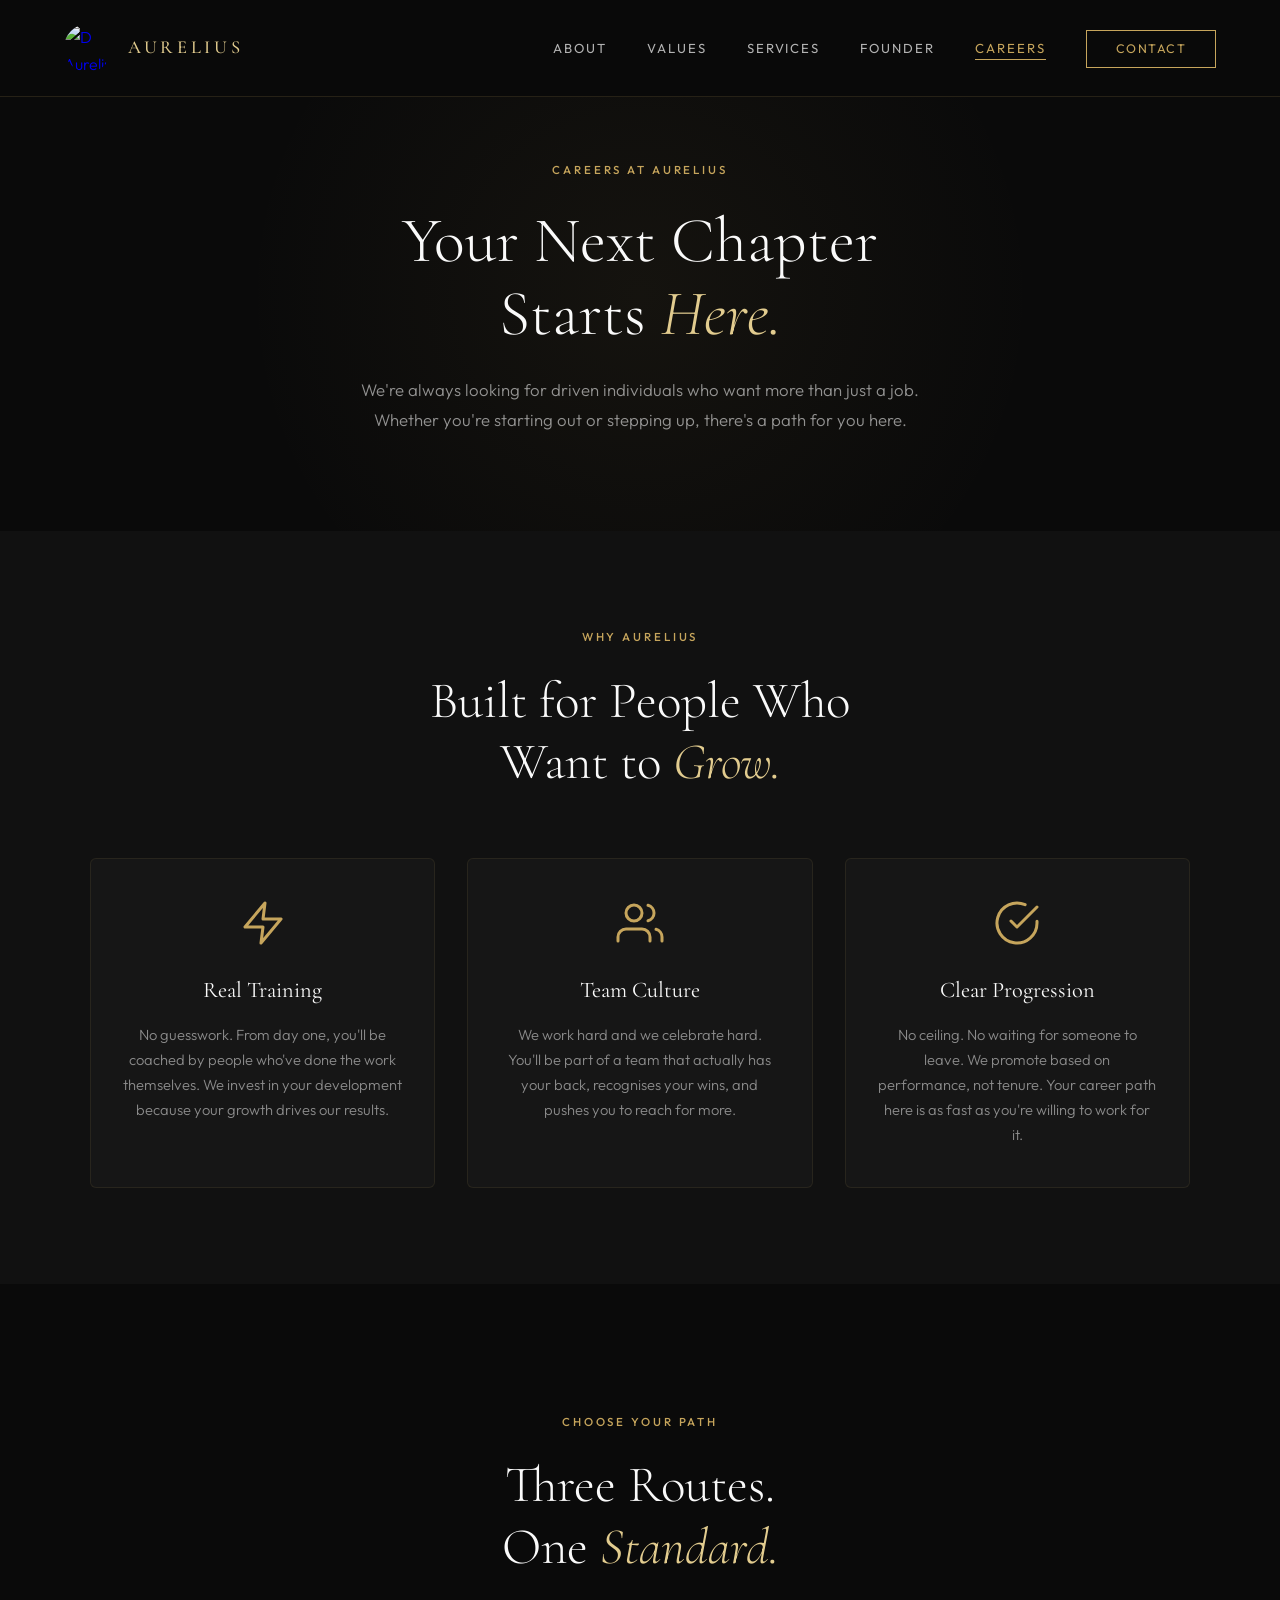
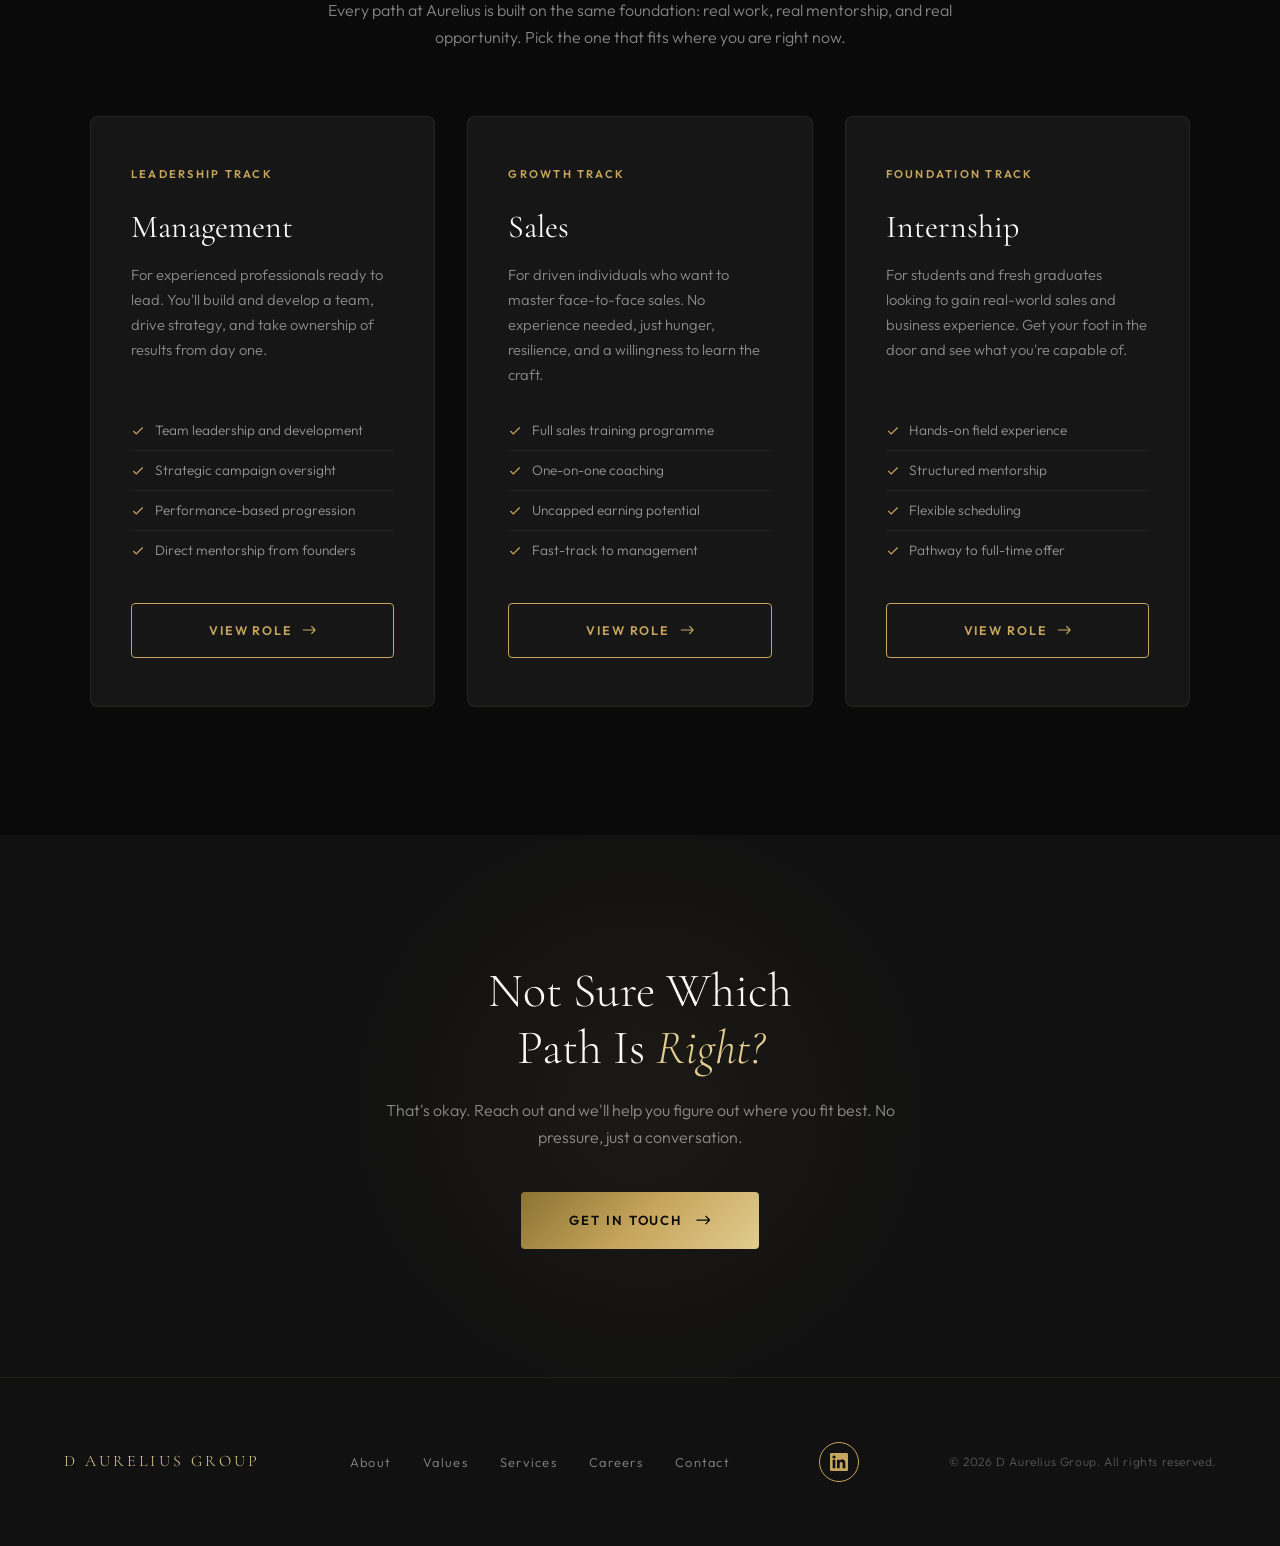
==== careers.html @ 3db6e90e "Add MyCareersFuture URLs for Management and Sales roles Management → Corporate Sales Campaign Manage" ====
<!DOCTYPE html>
<html lang="en">
<head>
<meta charset="UTF-8">
<meta name="viewport" content="width=device-width, initial-scale=1.0">
<meta name="description" content="Join D Aurelius Group — explore career opportunities in management, sales, and internships at a leading Singapore sales and marketing company.">
<meta name="robots" content="index, follow">
<meta property="og:title" content="Careers | D Aurelius Group">
<meta property="og:description" content="Build your career with Aurelius. Management, sales, and internship routes available.">
<meta property="og:type" content="website">
<meta property="og:url" content="https://d-aureliusgroup.com/careers">
<title>Careers | D Aurelius Group</title>
<link rel="preconnect" href="https://fonts.googleapis.com">
<link rel="preconnect" href="https://fonts.gstatic.com" crossorigin>
<link href="https://fonts.googleapis.com/css2?family=Cormorant+Garamond:ital,wght@0,300;0,400;0,500;0,600;0,700;1,300;1,400&family=Outfit:wght@200;300;400;500;600;700&display=swap" rel="stylesheet">
<style>
  :root {
    --gold: #C6A55C;
    --gold-light: #E2CC8F;
    --gold-bright: #D4AF37;
    --gold-dark: #8B7332;
    --black: #0A0A0A;
    --black-rich: #111111;
    --black-card: #161616;
    --black-elevated: #1A1A1A;
    --cream: #F5F0E8;
    --white: #FAFAFA;
    --gray: #888;
    --serif: 'Cormorant Garamond', Georgia, serif;
    --sans: 'Outfit', sans-serif;
  }

  * { margin: 0; padding: 0; box-sizing: border-box; }

  html {
    scroll-behavior: smooth;
    font-size: 16px;
  }

  body {
    background: var(--black);
    color: var(--white);
    font-family: var(--sans);
    font-weight: 300;
    line-height: 1.7;
    overflow-x: hidden;
    -webkit-font-smoothing: antialiased;
  }

  /* ── NAV ── */
  nav {
    position: fixed;
    top: 0;
    left: 0;
    right: 0;
    z-index: 100;
    padding: 1.5rem 4rem;
    display: flex;
    justify-content: space-between;
    align-items: center;
    background: rgba(10,10,10,0.97);
    backdrop-filter: blur(10px);
    -webkit-backdrop-filter: blur(10px);
    border-bottom: 1px solid rgba(198,165,92,0.15);
  }

  .nav-logo {
    display: flex;
    align-items: center;
    gap: 1rem;
    text-decoration: none;
  }

  .logo-icon {
    width: 48px;
    height: 48px;
    border-radius: 50%;
    overflow: hidden;
    flex-shrink: 0;
  }

  .logo-icon img {
    width: 100%;
    height: 100%;
    object-fit: contain;
  }

  .logo-text {
    font-family: var(--serif);
    font-size: 1.15rem;
    font-weight: 500;
    color: var(--gold-light);
    letter-spacing: 0.2em;
    text-transform: uppercase;
  }

  .nav-links {
    display: flex;
    align-items: center;
    gap: 2.5rem;
    list-style: none;
  }

  .nav-links a {
    color: var(--white);
    text-decoration: none;
    font-size: 0.82rem;
    font-weight: 400;
    letter-spacing: 0.15em;
    text-transform: uppercase;
    opacity: 0.7;
    transition: all 0.3s ease;
    position: relative;
  }

  .nav-links a::after {
    content: '';
    position: absolute;
    bottom: -4px;
    left: 0;
    width: 0;
    height: 1px;
    background: var(--gold);
    transition: width 0.3s ease;
  }

  .nav-links a:hover { opacity: 1; }
  .nav-links a:hover::after { width: 100%; }

  .nav-links a.active { opacity: 1; color: var(--gold); }
  .nav-links a.active::after { width: 100%; }

  .nav-cta {
    padding: 0.65rem 1.8rem !important;
    border: 1px solid var(--gold) !important;
    color: var(--gold) !important;
    opacity: 1 !important;
    transition: all 0.3s ease !important;
    letter-spacing: 0.12em !important;
    font-size: 0.78rem !important;
  }

  .nav-cta:hover {
    background: var(--gold) !important;
    color: var(--black) !important;
  }

  /* ── MOBILE MENU ── */
  .mobile-menu-btn {
    display: none;
    background: none;
    border: none;
    cursor: pointer;
    padding: 0.5rem;
    z-index: 110;
  }

  .mobile-menu-btn span {
    display: block;
    width: 24px;
    height: 1.5px;
    background: var(--gold);
    margin: 6px 0;
    transition: all 0.3s ease;
  }

  .mobile-menu-btn.active span:nth-child(1) {
    transform: rotate(45deg) translate(5px, 5px);
  }
  .mobile-menu-btn.active span:nth-child(2) { opacity: 0; }
  .mobile-menu-btn.active span:nth-child(3) {
    transform: rotate(-45deg) translate(5px, -5px);
  }

  .mobile-overlay {
    display: none;
    position: fixed;
    inset: 0;
    background: rgba(10,10,10,0.98);
    z-index: 99;
    flex-direction: column;
    align-items: center;
    justify-content: center;
    gap: clamp(1.5rem, 3.5vh, 2.5rem);
    padding: 5rem 2rem 2rem;
    overflow-y: auto;
    -webkit-overflow-scrolling: touch;
    backdrop-filter: blur(20px);
    -webkit-backdrop-filter: blur(20px);
  }

  .mobile-overlay.active { display: flex; }

  .mobile-overlay a {
    color: var(--white);
    text-decoration: none;
    font-family: var(--serif);
    font-size: clamp(1.4rem, 3.5vh, 2rem);
    font-weight: 300;
    letter-spacing: 0.05em;
    opacity: 0.7;
    transition: all 0.3s ease;
  }

  .mobile-overlay a:hover { opacity: 1; color: var(--gold-light); }

  .mobile-overlay .mobile-cta {
    margin-top: 0.5rem;
    padding: 0.7rem 2rem;
    border: 1px solid var(--gold);
    color: var(--gold);
    font-family: var(--sans);
    font-size: 0.78rem;
    letter-spacing: 0.18em;
    text-transform: uppercase;
  }

  /* ── SECTION STYLES ── */
  .section-label {
    font-family: var(--sans);
    font-size: 0.72rem;
    font-weight: 500;
    letter-spacing: 0.25em;
    text-transform: uppercase;
    color: var(--gold);
    margin-bottom: 1.5rem;
  }

  .section-title {
    font-family: var(--serif);
    font-size: clamp(2.2rem, 4vw, 3.2rem);
    font-weight: 300;
    line-height: 1.2;
    color: var(--white);
  }

  .section-title em {
    font-style: italic;
    color: var(--gold-light);
  }

  /* ── CAREERS HERO ── */
  .careers-hero {
    padding: 10rem 4rem 6rem;
    text-align: center;
    position: relative;
    overflow: hidden;
  }

  .careers-hero::before {
    content: '';
    position: absolute;
    top: -20%;
    left: 50%;
    transform: translateX(-50%);
    width: 800px;
    height: 800px;
    background: radial-gradient(circle, rgba(198,165,92,0.06) 0%, transparent 70%);
    pointer-events: none;
  }

  .careers-hero .section-label {
    margin-bottom: 1.5rem;
  }

  .careers-hero h1 {
    font-family: var(--serif);
    font-size: clamp(2.8rem, 5vw, 4rem);
    font-weight: 300;
    line-height: 1.15;
    color: var(--white);
    margin-bottom: 1.5rem;
  }

  .careers-hero h1 em {
    font-style: italic;
    color: var(--gold-light);
  }

  .careers-hero p {
    font-size: 1.05rem;
    color: rgba(255,255,255,0.55);
    max-width: 620px;
    margin: 0 auto;
    line-height: 1.8;
  }

  /* ── WHY AURELIUS ── */
  .why-section {
    padding: 6rem 4rem;
    background: var(--black-rich);
  }

  .why-header {
    text-align: center;
    max-width: 650px;
    margin: 0 auto 4rem;
  }

  .why-grid {
    display: grid;
    grid-template-columns: repeat(3, 1fr);
    gap: 2rem;
    max-width: 1100px;
    margin: 0 auto;
  }

  .why-card {
    background: var(--black-card);
    padding: 2.5rem 2rem;
    border: 1px solid rgba(198,165,92,0.1);
    border-radius: 6px;
    text-align: center;
  }

  .why-icon {
    width: 48px;
    height: 48px;
    margin: 0 auto 1.5rem;
    color: var(--gold);
  }

  .why-card h3 {
    font-family: var(--serif);
    font-size: 1.4rem;
    font-weight: 400;
    color: var(--white);
    margin-bottom: 0.8rem;
  }

  .why-card p {
    font-size: 0.92rem;
    color: rgba(255,255,255,0.5);
    line-height: 1.7;
  }

  /* ── CAREER ROUTES ── */
  .routes-section {
    padding: 8rem 4rem;
    background: var(--black);
  }

  .routes-header {
    text-align: center;
    max-width: 650px;
    margin: 0 auto 4rem;
  }

  .routes-header p {
    font-size: 1rem;
    color: rgba(255,255,255,0.5);
    margin-top: 1.2rem;
    line-height: 1.7;
  }

  .routes-grid {
    display: grid;
    grid-template-columns: repeat(3, 1fr);
    gap: 2rem;
    max-width: 1100px;
    margin: 0 auto;
  }

  .route-card {
    background: var(--black-card);
    border: 1px solid rgba(198,165,92,0.1);
    border-radius: 8px;
    padding: 3rem 2.5rem;
    display: flex;
    flex-direction: column;
    transition: all 0.4s ease;
    position: relative;
    overflow: hidden;
  }

  .route-card::before {
    content: '';
    position: absolute;
    top: 0;
    left: 0;
    right: 0;
    height: 3px;
    background: linear-gradient(90deg, var(--gold-dark), var(--gold), var(--gold-dark));
    opacity: 0;
    transition: opacity 0.4s ease;
  }

  .route-card:hover {
    border-color: rgba(198,165,92,0.25);
    transform: translateY(-4px);
  }

  .route-card:hover::before {
    opacity: 1;
  }

  .route-tag {
    font-size: 0.7rem;
    font-weight: 600;
    letter-spacing: 0.2em;
    text-transform: uppercase;
    color: var(--gold);
    margin-bottom: 1.5rem;
  }

  .route-card h3 {
    font-family: var(--serif);
    font-size: 2rem;
    font-weight: 400;
    color: var(--white);
    margin-bottom: 1rem;
    line-height: 1.2;
  }

  .route-card p {
    font-size: 0.92rem;
    color: rgba(255,255,255,0.5);
    line-height: 1.7;
    margin-bottom: 1.5rem;
    flex-grow: 1;
  }

  .route-details {
    list-style: none;
    margin-bottom: 2rem;
    padding: 0;
  }

  .route-details li {
    font-size: 0.85rem;
    color: rgba(255,255,255,0.55);
    padding: 0.5rem 0;
    border-bottom: 1px solid rgba(255,255,255,0.06);
    display: flex;
    align-items: center;
    gap: 0.6rem;
  }

  .route-details li:last-child {
    border-bottom: none;
  }

  .route-details li svg {
    flex-shrink: 0;
    color: var(--gold);
  }

  .route-btn {
    display: inline-flex;
    align-items: center;
    justify-content: center;
    gap: 0.6rem;
    padding: 1rem 2rem;
    border: 1px solid var(--gold);
    border-radius: 4px;
    color: var(--gold);
    font-family: var(--sans);
    font-size: 0.78rem;
    font-weight: 600;
    letter-spacing: 0.15em;
    text-transform: uppercase;
    text-decoration: none;
    transition: all 0.3s ease;
    margin-top: auto;
  }

  .route-btn:hover {
    background: var(--gold);
    color: var(--black);
  }

  .route-btn svg {
    transition: transform 0.3s ease;
  }

  .route-btn:hover svg {
    transform: translateX(4px);
  }

  /* ── CTA SECTION ── */
  .careers-cta {
    background: var(--black-rich);
    text-align: center;
    padding: 8rem 4rem;
    position: relative;
    overflow: hidden;
  }

  .careers-cta::before {
    content: '';
    position: absolute;
    top: 50%;
    left: 50%;
    transform: translate(-50%, -50%);
    width: 600px;
    height: 600px;
    background: radial-gradient(circle, rgba(198,165,92,0.06) 0%, transparent 70%);
    pointer-events: none;
  }

  .careers-cta h2 {
    font-family: var(--serif);
    font-size: clamp(2rem, 4vw, 3rem);
    font-weight: 300;
    color: var(--white);
    margin-bottom: 1.2rem;
    line-height: 1.2;
  }

  .careers-cta h2 em {
    font-style: italic;
    color: var(--gold-light);
  }

  .careers-cta p {
    font-size: 1rem;
    color: rgba(255,255,255,0.5);
    max-width: 550px;
    margin: 0 auto 2.5rem;
    line-height: 1.7;
  }

  .careers-cta-btn {
    display: inline-flex;
    align-items: center;
    gap: 0.8rem;
    padding: 1.1rem 3rem;
    background: linear-gradient(135deg, var(--gold-dark), var(--gold), var(--gold-light));
    border: none;
    border-radius: 4px;
    color: var(--black);
    font-family: var(--sans);
    font-size: 0.82rem;
    font-weight: 600;
    letter-spacing: 0.15em;
    text-transform: uppercase;
    text-decoration: none;
    transition: all 0.4s ease;
    position: relative;
    z-index: 1;
  }

  .careers-cta-btn:hover {
    transform: translateY(-2px);
    box-shadow: 0 8px 30px rgba(198,165,92,0.25);
  }

  /* ── FOOTER ── */
  footer {
    background: var(--black-rich);
    border-top: 1px solid rgba(198,165,92,0.1);
    padding: 4rem;
  }

  .footer-inner {
    max-width: 1200px;
    margin: 0 auto;
    display: flex;
    justify-content: space-between;
    align-items: center;
  }

  .footer-brand {
    font-family: var(--serif);
    font-size: 1rem;
    color: var(--gold-light);
    letter-spacing: 0.2em;
    text-transform: uppercase;
  }

  .footer-links {
    display: flex;
    gap: 2rem;
    list-style: none;
  }

  .footer-links a {
    color: var(--gray);
    text-decoration: none;
    font-size: 0.8rem;
    letter-spacing: 0.1em;
    transition: color 0.3s ease;
  }

  .footer-links a:hover { color: var(--gold-light); }

  .footer-copy {
    font-size: 0.75rem;
    color: rgba(255,255,255,0.3);
    letter-spacing: 0.05em;
  }

  .footer-social a {
    display: inline-flex;
    align-items: center;
    justify-content: center;
    width: 40px;
    height: 40px;
    border: 1px solid var(--gold);
    border-radius: 50%;
    color: var(--gold);
    transition: all 0.3s ease;
  }

  .footer-social a:hover {
    background: var(--gold);
    color: var(--black);
  }

  /* ── ANIMATIONS ── */
  .reveal {
    opacity: 0;
    transform: translateY(40px);
    transition: all 0.8s cubic-bezier(0.16, 1, 0.3, 1);
  }

  .reveal.visible {
    opacity: 1;
    transform: translateY(0);
  }

  /* ── RESPONSIVE ── */
  @media (max-width: 1024px) {
    .why-grid { grid-template-columns: repeat(3, 1fr); gap: 1.5rem; }
    .routes-grid { grid-template-columns: repeat(3, 1fr); gap: 1.5rem; }
  }

  @media (max-width: 768px) {
    .nav-links { display: none; }
    .mobile-menu-btn { display: block; }

    .careers-hero { padding: 8rem 1.25rem 4rem; }
    .careers-hero h1 { font-size: 2.5rem; }
    .careers-hero p { font-size: 0.95rem; }

    .why-section { padding: 4rem 1.25rem; }
    .why-grid { grid-template-columns: 1fr; gap: 1.5rem; }

    .routes-section { padding: 4rem 1.25rem; }
    .routes-grid { grid-template-columns: 1fr; gap: 1.5rem; }
    .route-card { padding: 2.5rem 2rem; }
    .route-card h3 { font-size: 1.7rem; }

    .careers-cta { padding: 5rem 1.25rem; }

    .footer-inner { flex-direction: column; gap: 1.5rem; text-align: center; }
    footer { padding: 3rem 1.25rem; }
    .footer-links { gap: 1.5rem; }
    .footer-brand { font-size: 0.9rem; }

    .section-title { font-size: 2rem; }
    .section-label { font-size: 0.65rem; }
  }
</style>
</head>
<body>

<!-- NAV -->
<nav>
  <a href="/" class="nav-logo">
    <div class="logo-icon"><img src="https://cdn.prod.website-files.com/689a126646e7dc6b882a5aa5/689a18c0413b7b2a935cd86e_image_2025-08-12_002224256.png" alt="D Aurelius Group Logo"></div>
    <span class="logo-text">Aurelius</span>
  </a>
  <ul class="nav-links">
    <li><a href="/#about">About</a></li>
    <li><a href="/#values">Values</a></li>
    <li><a href="/#services">Services</a></li>
    <li><a href="/#founder">Founder</a></li>
    <li><a href="/careers" class="active">Careers</a></li>
    <li><a href="/#contact" class="nav-cta">Contact</a></li>
  </ul>
  <button class="mobile-menu-btn" id="mobileMenuBtn" aria-label="Toggle menu">
    <span></span><span></span><span></span>
  </button>
</nav>

<!-- MOBILE OVERLAY -->
<div class="mobile-overlay" id="mobileOverlay">
  <a href="/#about" onclick="closeMobileMenu()">About</a>
  <a href="/#values" onclick="closeMobileMenu()">Values</a>
  <a href="/#services" onclick="closeMobileMenu()">Services</a>
  <a href="/#founder" onclick="closeMobileMenu()">Founder</a>
  <a href="/careers" onclick="closeMobileMenu()">Careers</a>
  <a href="/#contact" class="mobile-cta" onclick="closeMobileMenu()">Contact</a>
</div>

<!-- CAREERS HERO -->
<section class="careers-hero">
  <div class="reveal">
    <div class="section-label">Careers at Aurelius</div>
    <h1>Your Next Chapter<br>Starts <em>Here.</em></h1>
    <p>We're always looking for driven individuals who want more than just a job. Whether you're starting out or stepping up, there's a path for you here.</p>
  </div>
</section>

<!-- WHY JOIN US -->
<section class="why-section">
  <div class="why-header reveal">
    <div class="section-label">Why Aurelius</div>
    <h2 class="section-title">Built for People Who<br>Want to <em>Grow.</em></h2>
  </div>
  <div class="why-grid">
    <div class="why-card reveal">
      <div class="why-icon">
        <svg viewBox="0 0 24 24" fill="none" stroke="currentColor" stroke-width="1.5"><path d="M13 2L3 14h9l-1 8 10-12h-9l1-8z" stroke-linecap="round" stroke-linejoin="round"/></svg>
      </div>
      <h3>Real Training</h3>
      <p>No guesswork. From day one, you'll be coached by people who've done the work themselves. We invest in your development because your growth drives our results.</p>
    </div>
    <div class="why-card reveal">
      <div class="why-icon">
        <svg viewBox="0 0 24 24" fill="none" stroke="currentColor" stroke-width="1.5"><path d="M17 21v-2a4 4 0 0 0-4-4H5a4 4 0 0 0-4 4v2" stroke-linecap="round" stroke-linejoin="round"/><circle cx="9" cy="7" r="4"/><path d="M23 21v-2a4 4 0 0 0-3-3.87" stroke-linecap="round" stroke-linejoin="round"/><path d="M16 3.13a4 4 0 0 1 0 7.75" stroke-linecap="round" stroke-linejoin="round"/></svg>
      </div>
      <h3>Team Culture</h3>
      <p>We work hard and we celebrate hard. You'll be part of a team that actually has your back, recognises your wins, and pushes you to reach for more.</p>
    </div>
    <div class="why-card reveal">
      <div class="why-icon">
        <svg viewBox="0 0 24 24" fill="none" stroke="currentColor" stroke-width="1.5"><path d="M22 11.08V12a10 10 0 1 1-5.93-9.14" stroke-linecap="round" stroke-linejoin="round"/><polyline points="22 4 12 14.01 9 11.01" stroke-linecap="round" stroke-linejoin="round"/></svg>
      </div>
      <h3>Clear Progression</h3>
      <p>No ceiling. No waiting for someone to leave. We promote based on performance, not tenure. Your career path here is as fast as you're willing to work for it.</p>
    </div>
  </div>
</section>

<!-- CAREER ROUTES -->
<section class="routes-section">
  <div class="routes-header reveal">
    <div class="section-label">Choose Your Path</div>
    <h2 class="section-title">Three Routes.<br>One <em>Standard.</em></h2>
    <p>Every path at Aurelius is built on the same foundation: real work, real mentorship, and real opportunity. Pick the one that fits where you are right now.</p>
  </div>
  <div class="routes-grid">
    <!-- MANAGEMENT ROUTE -->
    <div class="route-card reveal">
      <div class="route-tag">Leadership Track</div>
      <h3>Management</h3>
      <p>For experienced professionals ready to lead. You'll build and develop a team, drive strategy, and take ownership of results from day one.</p>
      <ul class="route-details">
        <li>
          <svg width="14" height="14" viewBox="0 0 24 24" fill="none" stroke="currentColor" stroke-width="2"><polyline points="20 6 9 17 4 12"/></svg>
          Team leadership and development
        </li>
        <li>
          <svg width="14" height="14" viewBox="0 0 24 24" fill="none" stroke="currentColor" stroke-width="2"><polyline points="20 6 9 17 4 12"/></svg>
          Strategic campaign oversight
        </li>
        <li>
          <svg width="14" height="14" viewBox="0 0 24 24" fill="none" stroke="currentColor" stroke-width="2"><polyline points="20 6 9 17 4 12"/></svg>
          Performance-based progression
        </li>
        <li>
          <svg width="14" height="14" viewBox="0 0 24 24" fill="none" stroke="currentColor" stroke-width="2"><polyline points="20 6 9 17 4 12"/></svg>
          Direct mentorship from founders
        </li>
      </ul>
      <a href="https://www.mycareersfuture.gov.sg/job/sales/corporate-sales-campaign-manager-d-aurelius-group-c810785eece72b492bdf511d7408c06f" class="route-btn" target="_blank" rel="noopener noreferrer">
        View Role
        <svg width="14" height="10" viewBox="0 0 18 12" fill="none"><path d="M1 6H17M17 6L12 1M17 6L12 11" stroke="currentColor" stroke-width="1.5"/></svg>
      </a>
    </div>

    <!-- SALES ROUTE -->
    <div class="route-card reveal">
      <div class="route-tag">Growth Track</div>
      <h3>Sales</h3>
      <p>For driven individuals who want to master face-to-face sales. No experience needed, just hunger, resilience, and a willingness to learn the craft.</p>
      <ul class="route-details">
        <li>
          <svg width="14" height="14" viewBox="0 0 24 24" fill="none" stroke="currentColor" stroke-width="2"><polyline points="20 6 9 17 4 12"/></svg>
          Full sales training programme
        </li>
        <li>
          <svg width="14" height="14" viewBox="0 0 24 24" fill="none" stroke="currentColor" stroke-width="2"><polyline points="20 6 9 17 4 12"/></svg>
          One-on-one coaching
        </li>
        <li>
          <svg width="14" height="14" viewBox="0 0 24 24" fill="none" stroke="currentColor" stroke-width="2"><polyline points="20 6 9 17 4 12"/></svg>
          Uncapped earning potential
        </li>
        <li>
          <svg width="14" height="14" viewBox="0 0 24 24" fill="none" stroke="currentColor" stroke-width="2"><polyline points="20 6 9 17 4 12"/></svg>
          Fast-track to management
        </li>
      </ul>
      <a href="https://www.mycareersfuture.gov.sg/job/sales/corporate-sales-campaign-executive-d-aurelius-group-c90a6a3229224306c9bbe70d377d665a" class="route-btn" target="_blank" rel="noopener noreferrer">
        View Role
        <svg width="14" height="10" viewBox="0 0 18 12" fill="none"><path d="M1 6H17M17 6L12 1M17 6L12 11" stroke="currentColor" stroke-width="1.5"/></svg>
      </a>
    </div>

    <!-- INTERN ROUTE -->
    <div class="route-card reveal">
      <div class="route-tag">Foundation Track</div>
      <h3>Internship</h3>
      <p>For students and fresh graduates looking to gain real-world sales and business experience. Get your foot in the door and see what you're capable of.</p>
      <ul class="route-details">
        <li>
          <svg width="14" height="14" viewBox="0 0 24 24" fill="none" stroke="currentColor" stroke-width="2"><polyline points="20 6 9 17 4 12"/></svg>
          Hands-on field experience
        </li>
        <li>
          <svg width="14" height="14" viewBox="0 0 24 24" fill="none" stroke="currentColor" stroke-width="2"><polyline points="20 6 9 17 4 12"/></svg>
          Structured mentorship
        </li>
        <li>
          <svg width="14" height="14" viewBox="0 0 24 24" fill="none" stroke="currentColor" stroke-width="2"><polyline points="20 6 9 17 4 12"/></svg>
          Flexible scheduling
        </li>
        <li>
          <svg width="14" height="14" viewBox="0 0 24 24" fill="none" stroke="currentColor" stroke-width="2"><polyline points="20 6 9 17 4 12"/></svg>
          Pathway to full-time offer
        </li>
      </ul>
      <a href="https://www.mycareersfuture.gov.sg/job/sales/business-development-intern-d-aurelius-group-a8e052ddefb3085cd5da27151946db98" class="route-btn" target="_blank" rel="noopener noreferrer">
        View Role
        <svg width="14" height="10" viewBox="0 0 18 12" fill="none"><path d="M1 6H17M17 6L12 1M17 6L12 11" stroke="currentColor" stroke-width="1.5"/></svg>
      </a>
    </div>
  </div>
</section>

<!-- CTA -->
<section class="careers-cta">
  <div class="reveal">
    <h2>Not Sure Which<br>Path Is <em>Right?</em></h2>
    <p>That's okay. Reach out and we'll help you figure out where you fit best. No pressure, just a conversation.</p>
    <a href="/#contact-form" class="careers-cta-btn">
      <span>Get In Touch</span>
      <svg width="16" height="10" viewBox="0 0 18 12" fill="none"><path d="M1 6H17M17 6L12 1M17 6L12 11" stroke="currentColor" stroke-width="1.5"/></svg>
    </a>
  </div>
</section>

<!-- FOOTER -->
<footer>
  <div class="footer-inner">
    <div class="footer-brand">D Aurelius Group</div>
    <ul class="footer-links">
      <li><a href="/#about">About</a></li>
      <li><a href="/#values">Values</a></li>
      <li><a href="/#services">Services</a></li>
      <li><a href="/careers">Careers</a></li>
      <li><a href="/#contact">Contact</a></li>
    </ul>
    <div class="footer-social">
      <a href="https://www.linkedin.com/company/d-aurelius-group-pte-ltd/" target="_blank" rel="noopener noreferrer" aria-label="LinkedIn">
        <svg width="18" height="18" viewBox="0 0 24 24" fill="currentColor"><path d="M20.447 20.452h-3.554v-5.569c0-1.328-.027-3.037-1.852-3.037-1.853 0-2.136 1.445-2.136 2.939v5.667H9.351V9h3.414v1.561h.046c.477-.9 1.637-1.85 3.37-1.85 3.601 0 4.267 2.37 4.267 5.455v6.286zM5.337 7.433a2.062 2.062 0 01-2.063-2.065 2.064 2.064 0 112.063 2.065zm1.782 13.019H3.555V9h3.564v11.452zM22.225 0H1.771C.792 0 0 .774 0 1.729v20.542C0 23.227.792 24 1.771 24h20.451C23.2 24 24 23.227 24 22.271V1.729C24 .774 23.2 0 22.222 0h.003z"/></svg>
      </a>
    </div>
    <div class="footer-copy">&copy; 2026 D Aurelius Group. All rights reserved.</div>
  </div>
</footer>

<script>
  // Mobile menu
  const menuBtn = document.getElementById('mobileMenuBtn');
  const overlay = document.getElementById('mobileOverlay');

  menuBtn.addEventListener('click', () => {
    menuBtn.classList.toggle('active');
    overlay.classList.toggle('active');
    document.body.style.overflow = overlay.classList.contains('active') ? 'hidden' : '';
  });

  function closeMobileMenu() {
    menuBtn.classList.remove('active');
    overlay.classList.remove('active');
    document.body.style.overflow = '';
  }

  // Scroll reveal
  const observer = new IntersectionObserver((entries) => {
    entries.forEach(entry => {
      if (entry.isIntersecting) {
        entry.target.classList.add('visible');
      }
    });
  }, { threshold: 0.1, rootMargin: '0px 0px -50px 0px' });

  document.querySelectorAll('.reveal').forEach(el => observer.observe(el));
</script>
<!-- Vercel Analytics -->
<script defer src="/_vercel/insights/script.js"></script>
<script defer src="/_vercel/speed-insights/script.js"></script>
</body>
</html>
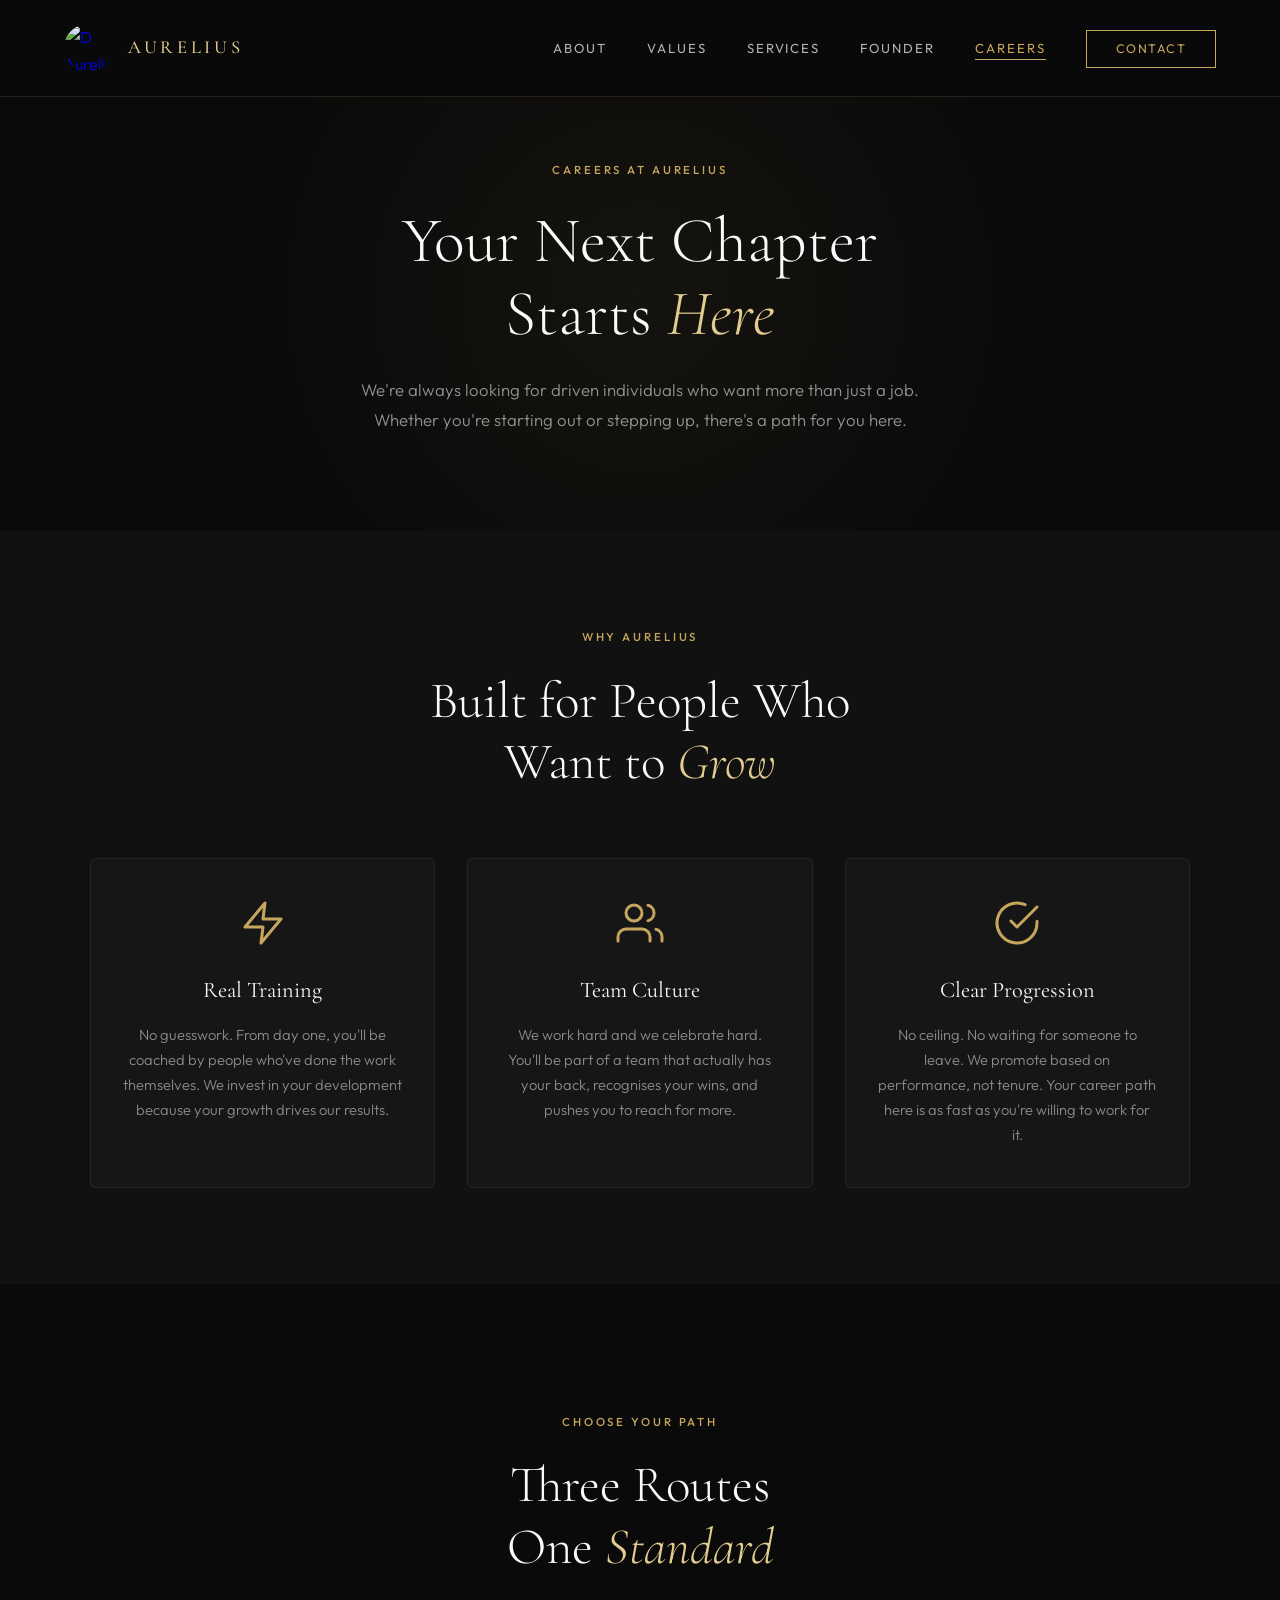
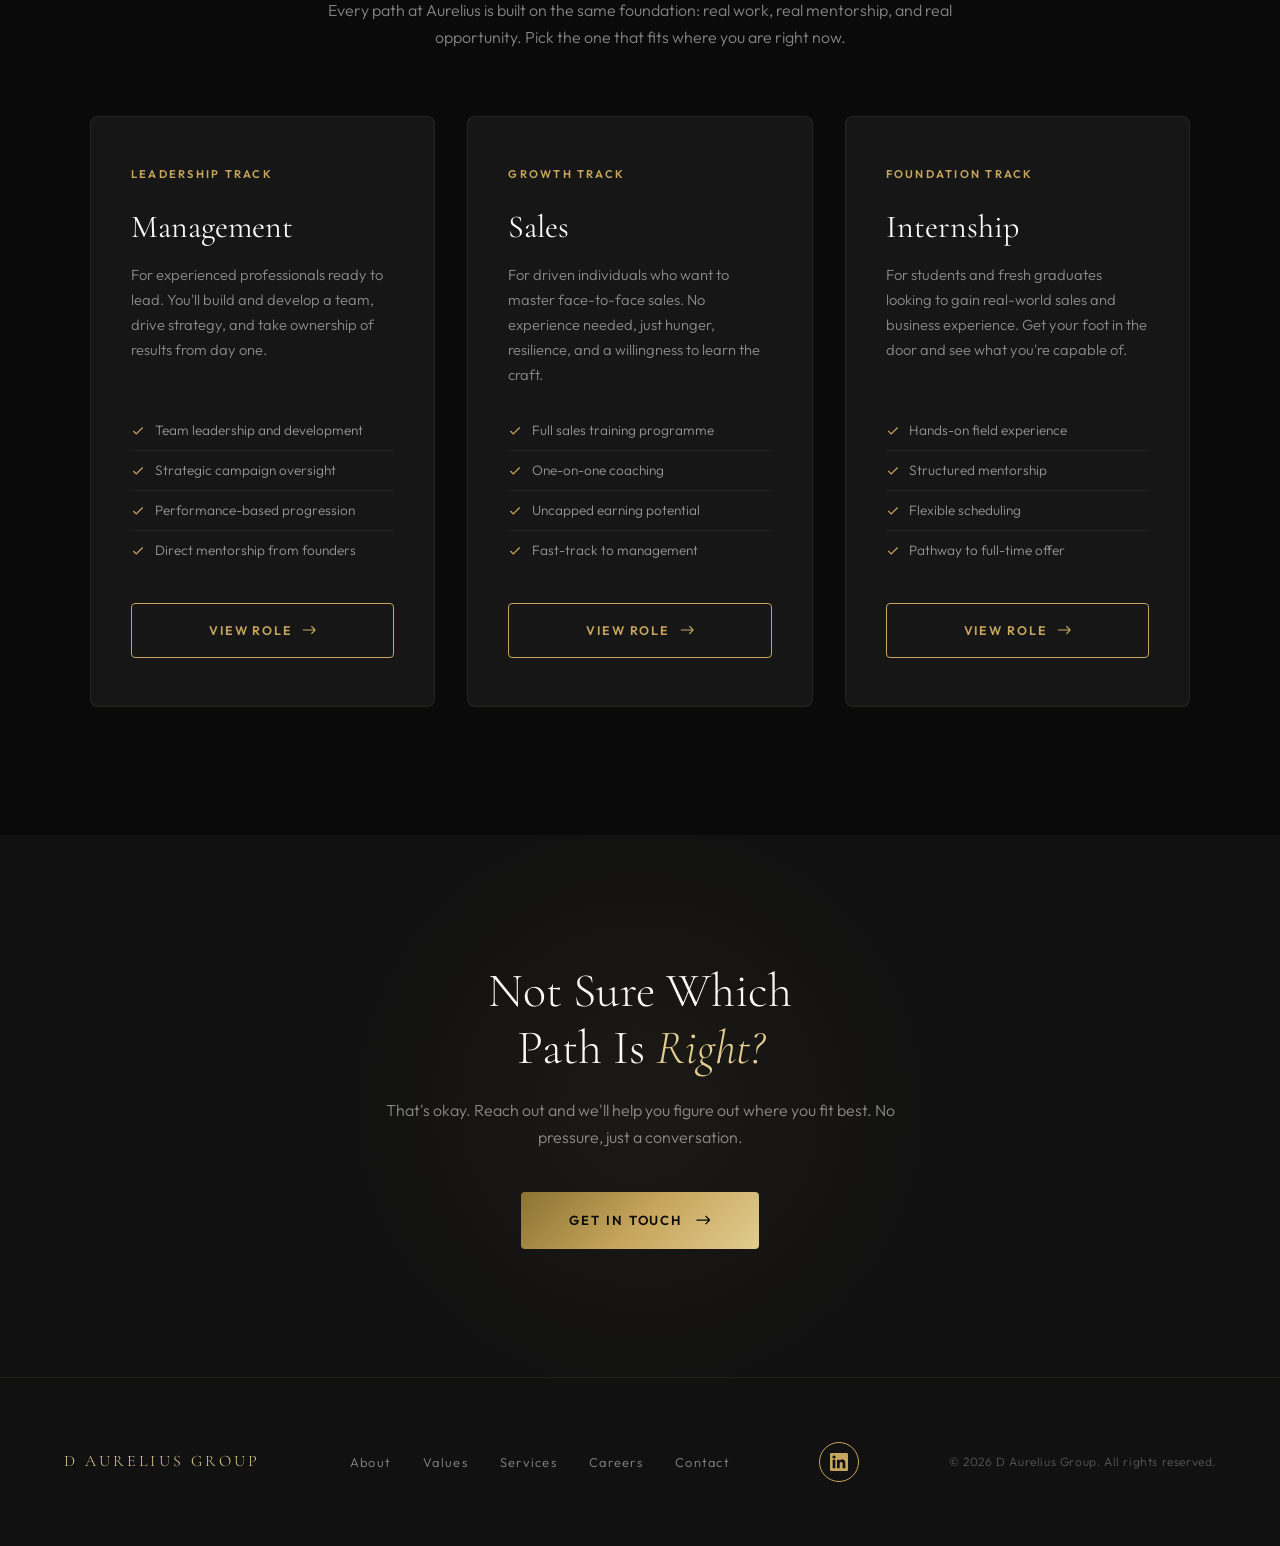
==== commit 8ad85c28: "Remove trailing periods from all section headers Cleaner, more modern typography without full stops " ====
--- a/careers.html
+++ b/careers.html
@@ -688,7 +688,7 @@
 <section class="careers-hero">
   <div class="reveal">
     <div class="section-label">Careers at Aurelius</div>
-    <h1>Your Next Chapter<br>Starts <em>Here.</em></h1>
+    <h1>Your Next Chapter<br>Starts <em>Here</em></h1>
     <p>We're always looking for driven individuals who want more than just a job. Whether you're starting out or stepping up, there's a path for you here.</p>
   </div>
 </section>
@@ -697,7 +697,7 @@
 <section class="why-section">
   <div class="why-header reveal">
     <div class="section-label">Why Aurelius</div>
-    <h2 class="section-title">Built for People Who<br>Want to <em>Grow.</em></h2>
+    <h2 class="section-title">Built for People Who<br>Want to <em>Grow</em></h2>
   </div>
   <div class="why-grid">
     <div class="why-card reveal">
@@ -728,7 +728,7 @@
 <section class="routes-section">
   <div class="routes-header reveal">
     <div class="section-label">Choose Your Path</div>
-    <h2 class="section-title">Three Routes.<br>One <em>Standard.</em></h2>
+    <h2 class="section-title">Three Routes<br>One <em>Standard</em></h2>
     <p>Every path at Aurelius is built on the same foundation: real work, real mentorship, and real opportunity. Pick the one that fits where you are right now.</p>
   </div>
   <div class="routes-grid">
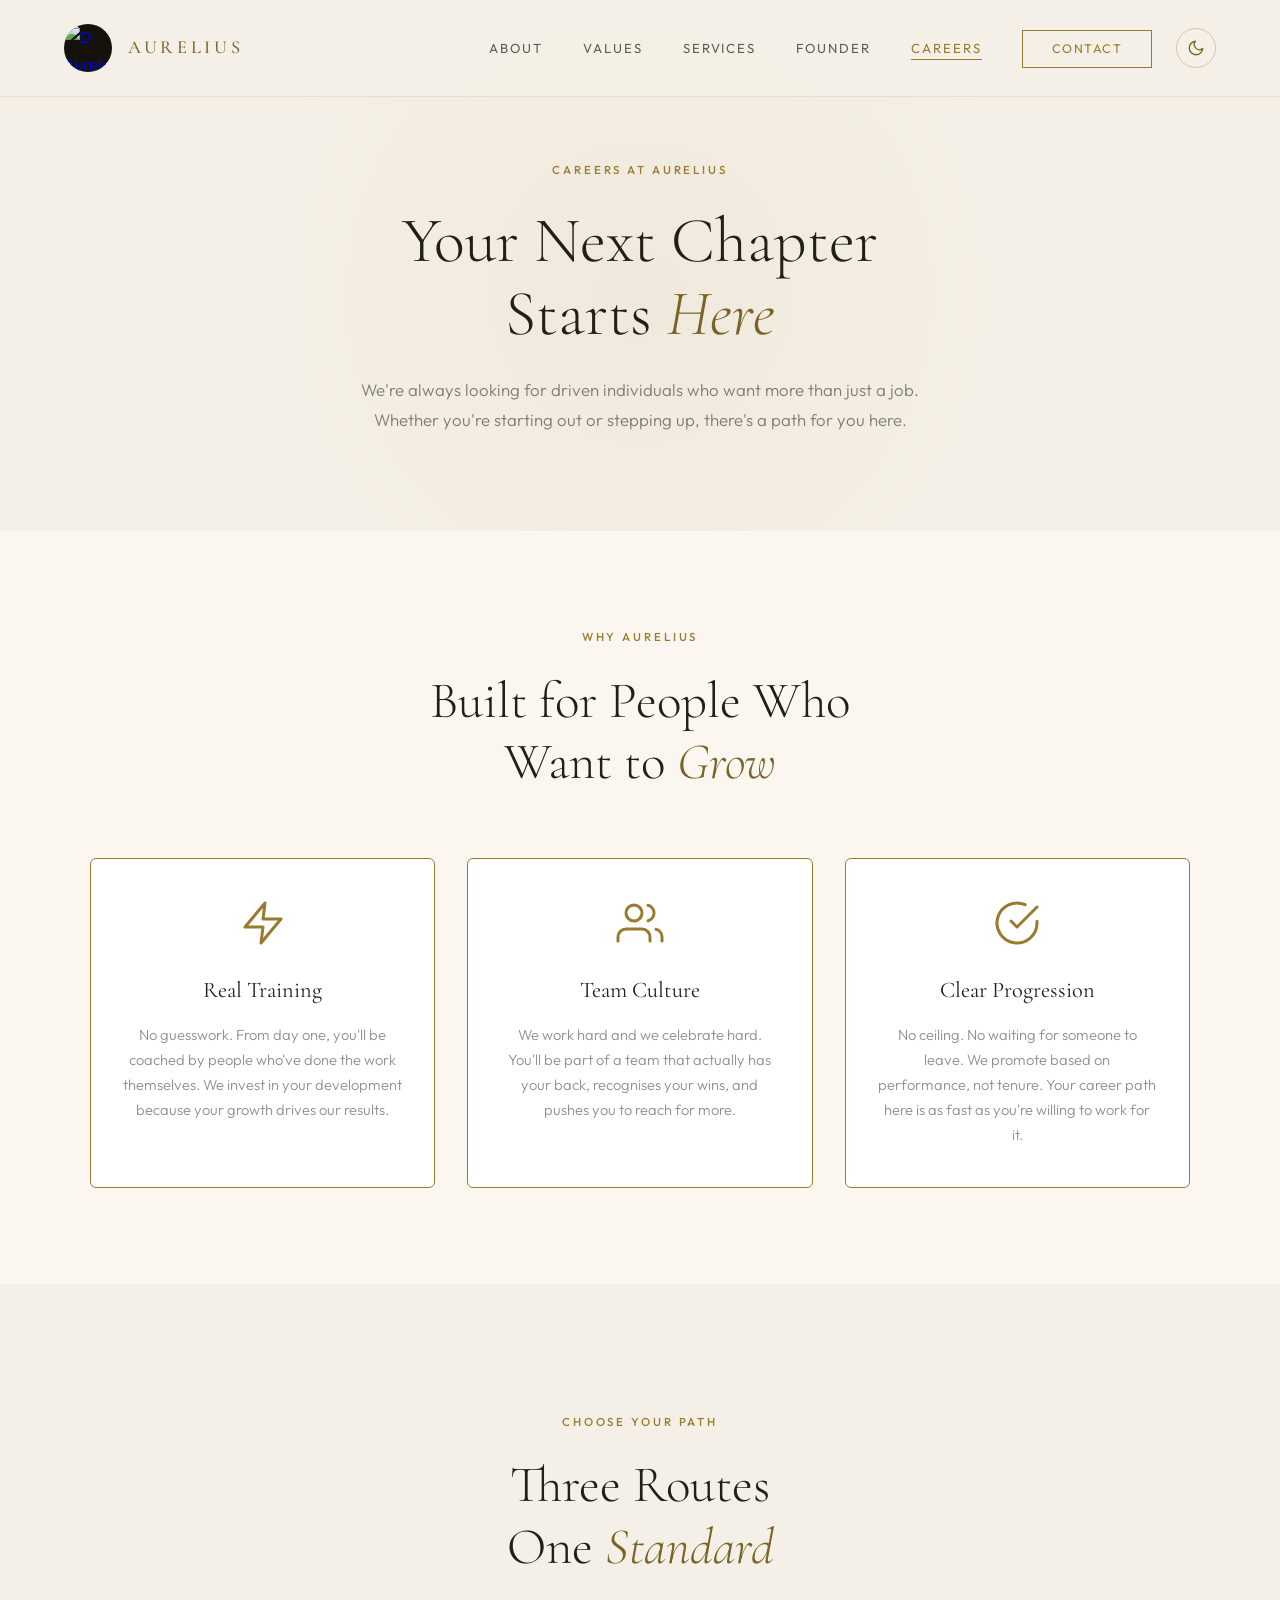
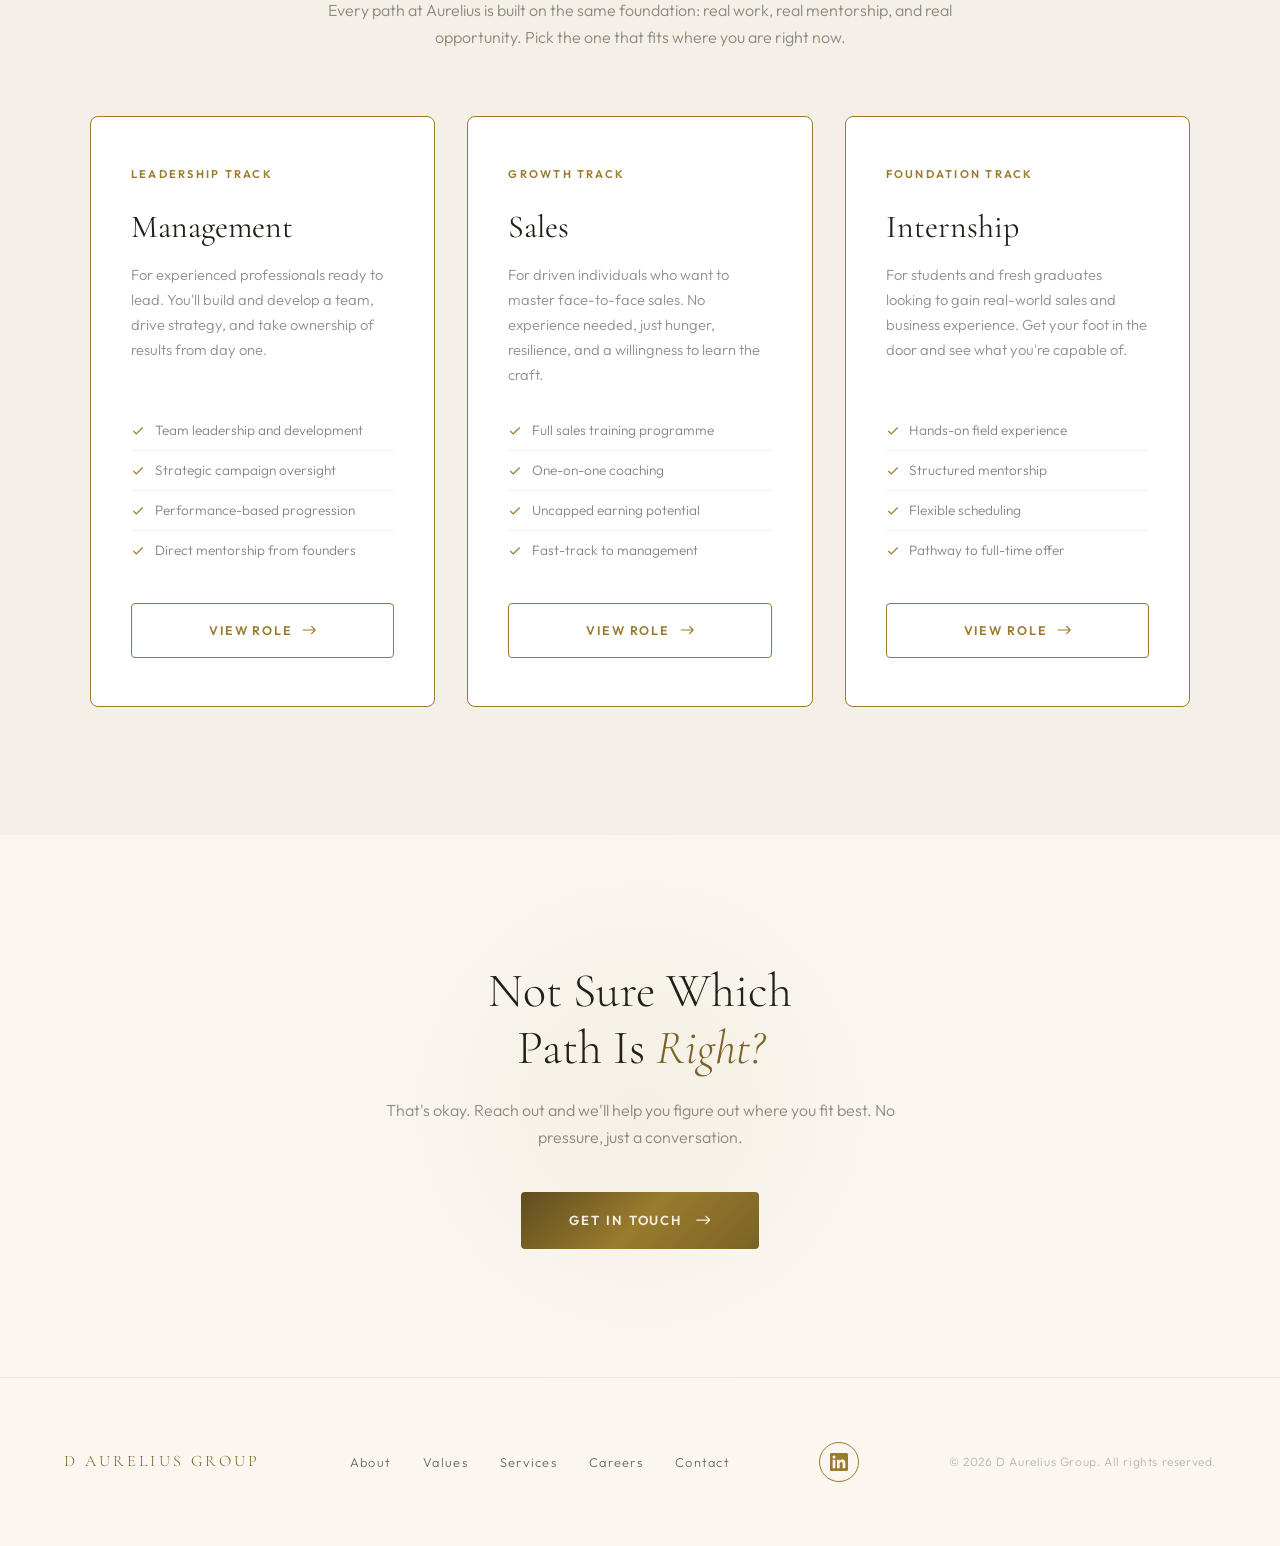
==== commit ac258d82: "Add light/dark mode toggle - Refactor colours to CSS variables; add a light theme (warm paper / ink " ====
--- a/careers.html
+++ b/careers.html
@@ -3,16 +3,17 @@
 <head>
 <meta charset="UTF-8">
 <meta name="viewport" content="width=device-width, initial-scale=1.0">
-<meta name="description" content="Join D Aurelius Group — explore career opportunities in management, sales, and internships at a leading Singapore sales and marketing company.">
+<meta name="description" content="Build a sales career in Singapore with D Aurelius Group. Entry-level to leadership roles with hands-on training and real development. See open positions.">
 <meta name="robots" content="index, follow">
-<meta property="og:title" content="Careers | D Aurelius Group">
-<meta property="og:description" content="Build your career with Aurelius. Management, sales, and internship routes available.">
+<meta property="og:title" content="Sales Careers in Singapore | D Aurelius Group">
+<meta property="og:description" content="Build a sales career in Singapore with D Aurelius Group. Entry-level to leadership roles with hands-on training and real development.">
 <meta property="og:type" content="website">
 <meta property="og:url" content="https://d-aureliusgroup.com/careers">
-<title>Careers | D Aurelius Group</title>
+<title>Sales Careers in Singapore | D Aurelius Group</title>
 <link rel="preconnect" href="https://fonts.googleapis.com">
 <link rel="preconnect" href="https://fonts.gstatic.com" crossorigin>
 <link href="https://fonts.googleapis.com/css2?family=Cormorant+Garamond:ital,wght@0,300;0,400;0,500;0,600;0,700;1,300;1,400&family=Outfit:wght@200;300;400;500;600;700&display=swap" rel="stylesheet">
+<script>(function(){try{var t=localStorage.getItem('aurelius-theme');if(t!=='light'&&t!=='dark'){t=(window.matchMedia&&window.matchMedia('(prefers-color-scheme: light)').matches)?'light':'dark';}document.documentElement.setAttribute('data-theme',t);}catch(e){document.documentElement.setAttribute('data-theme','dark');}})();</script>
 <style>
   :root {
     --gold: #C6A55C;
@@ -26,9 +27,56 @@
     --cream: #F5F0E8;
     --white: #FAFAFA;
     --gray: #888;
+    --bg-rgb: 10,10,10;
+    --fg-rgb: 255,255,255;
+    --gold-rgb: 198,165,92;
+    --shadow-rgb: 0,0,0;
     --serif: 'Cormorant Garamond', Georgia, serif;
     --sans: 'Outfit', sans-serif;
   }
+
+  :root[data-theme="light"] {
+    --gold: #9A7B2E;
+    --gold-light: #7A6324;
+    --gold-bright: #A8851D;
+    --gold-dark: #5E4D1F;
+    --black: #F5F0E7;
+    --black-rich: #FBF7F0;
+    --black-card: #FFFFFF;
+    --black-elevated: #FFFFFF;
+    --cream: #221F18;
+    --white: #221F18;
+    --gray: #6E695C;
+    --bg-rgb: 245,240,231;
+    --fg-rgb: 34,31,24;
+    --gold-rgb: 150,120,46;
+    --shadow-rgb: 120,100,55;
+  }
+
+  .nav-right { display: flex; align-items: center; gap: 1.5rem; }
+  .theme-toggle {
+    background: transparent;
+    border: 1px solid rgba(var(--gold-rgb),0.35);
+    color: var(--gold-light);
+    width: 40px; height: 40px;
+    border-radius: 50%;
+    display: flex; align-items: center; justify-content: center;
+    cursor: pointer; flex-shrink: 0; padding: 0;
+    transition: all 0.3s ease;
+  }
+  .theme-toggle:hover { border-color: var(--gold); background: rgba(var(--gold-rgb),0.12); color: var(--gold); }
+  .theme-toggle svg { width: 18px; height: 18px; display: block; }
+  .theme-toggle .ti-moon { display: none; }
+  :root[data-theme="light"] .theme-toggle .ti-sun { display: none; }
+  :root[data-theme="light"] .theme-toggle .ti-moon { display: block; }
+  :root[data-theme="light"] .logo-icon { background: #15120C; }
+
+  /* light mode: gold outlines for definition */
+  :root[data-theme="light"] .why-card,
+  :root[data-theme="light"] .route-card { border: 1.5px solid var(--gold); }
+  :root[data-theme="light"] .why-card:hover,
+  :root[data-theme="light"] .route-card:hover { border-color: var(--gold-bright); }
+  :root[data-theme="light"] nav.scrolled { border-bottom-color: rgba(var(--gold-rgb),0.45); }
 
   * { margin: 0; padding: 0; box-sizing: border-box; }
 
@@ -58,10 +106,10 @@
     display: flex;
     justify-content: space-between;
     align-items: center;
-    background: rgba(10,10,10,0.97);
+    background: rgba(var(--bg-rgb),0.97);
     backdrop-filter: blur(10px);
     -webkit-backdrop-filter: blur(10px);
-    border-bottom: 1px solid rgba(198,165,92,0.15);
+    border-bottom: 1px solid rgba(var(--gold-rgb),0.15);
   }
 
   .nav-logo {
@@ -176,7 +224,7 @@
     display: none;
     position: fixed;
     inset: 0;
-    background: rgba(10,10,10,0.98);
+    background: rgba(var(--bg-rgb),0.98);
     z-index: 99;
     flex-direction: column;
     align-items: center;
@@ -255,7 +303,7 @@
     transform: translateX(-50%);
     width: 800px;
     height: 800px;
-    background: radial-gradient(circle, rgba(198,165,92,0.06) 0%, transparent 70%);
+    background: radial-gradient(circle, rgba(var(--gold-rgb),0.06) 0%, transparent 70%);
     pointer-events: none;
   }
 
@@ -279,7 +327,7 @@
 
   .careers-hero p {
     font-size: 1.05rem;
-    color: rgba(255,255,255,0.55);
+    color: rgba(var(--fg-rgb),0.55);
     max-width: 620px;
     margin: 0 auto;
     line-height: 1.8;
@@ -308,7 +356,7 @@
   .why-card {
     background: var(--black-card);
     padding: 2.5rem 2rem;
-    border: 1px solid rgba(198,165,92,0.1);
+    border: 1px solid rgba(var(--gold-rgb),0.1);
     border-radius: 6px;
     text-align: center;
   }
@@ -330,7 +378,7 @@
 
   .why-card p {
     font-size: 0.92rem;
-    color: rgba(255,255,255,0.5);
+    color: rgba(var(--fg-rgb),0.5);
     line-height: 1.7;
   }
 
@@ -348,7 +396,7 @@
 
   .routes-header p {
     font-size: 1rem;
-    color: rgba(255,255,255,0.5);
+    color: rgba(var(--fg-rgb),0.5);
     margin-top: 1.2rem;
     line-height: 1.7;
   }
@@ -363,7 +411,7 @@
 
   .route-card {
     background: var(--black-card);
-    border: 1px solid rgba(198,165,92,0.1);
+    border: 1px solid rgba(var(--gold-rgb),0.1);
     border-radius: 8px;
     padding: 3rem 2.5rem;
     display: flex;
@@ -386,7 +434,7 @@
   }
 
   .route-card:hover {
-    border-color: rgba(198,165,92,0.25);
+    border-color: rgba(var(--gold-rgb),0.25);
     transform: translateY(-4px);
   }
 
@@ -414,7 +462,7 @@
 
   .route-card p {
     font-size: 0.92rem;
-    color: rgba(255,255,255,0.5);
+    color: rgba(var(--fg-rgb),0.5);
     line-height: 1.7;
     margin-bottom: 1.5rem;
     flex-grow: 1;
@@ -428,9 +476,9 @@
 
   .route-details li {
     font-size: 0.85rem;
-    color: rgba(255,255,255,0.55);
+    color: rgba(var(--fg-rgb),0.55);
     padding: 0.5rem 0;
-    border-bottom: 1px solid rgba(255,255,255,0.06);
+    border-bottom: 1px solid rgba(var(--fg-rgb),0.06);
     display: flex;
     align-items: center;
     gap: 0.6rem;
@@ -494,7 +542,7 @@
     transform: translate(-50%, -50%);
     width: 600px;
     height: 600px;
-    background: radial-gradient(circle, rgba(198,165,92,0.06) 0%, transparent 70%);
+    background: radial-gradient(circle, rgba(var(--gold-rgb),0.06) 0%, transparent 70%);
     pointer-events: none;
   }
 
@@ -514,7 +562,7 @@
 
   .careers-cta p {
     font-size: 1rem;
-    color: rgba(255,255,255,0.5);
+    color: rgba(var(--fg-rgb),0.5);
     max-width: 550px;
     margin: 0 auto 2.5rem;
     line-height: 1.7;
@@ -542,13 +590,13 @@
 
   .careers-cta-btn:hover {
     transform: translateY(-2px);
-    box-shadow: 0 8px 30px rgba(198,165,92,0.25);
+    box-shadow: 0 8px 30px rgba(var(--gold-rgb),0.25);
   }
 
   /* ── FOOTER ── */
   footer {
     background: var(--black-rich);
-    border-top: 1px solid rgba(198,165,92,0.1);
+    border-top: 1px solid rgba(var(--gold-rgb),0.1);
     padding: 4rem;
   }
 
@@ -586,7 +634,7 @@
 
   .footer-copy {
     font-size: 0.75rem;
-    color: rgba(255,255,255,0.3);
+    color: rgba(var(--fg-rgb),0.3);
     letter-spacing: 0.05em;
   }
 
@@ -661,6 +709,7 @@
     <div class="logo-icon"><img src="https://cdn.prod.website-files.com/689a126646e7dc6b882a5aa5/689a18c0413b7b2a935cd86e_image_2025-08-12_002224256.png" alt="D Aurelius Group Logo"></div>
     <span class="logo-text">Aurelius</span>
   </a>
+  <div class="nav-right">
   <ul class="nav-links">
     <li><a href="/#about">About</a></li>
     <li><a href="/#values">Values</a></li>
@@ -669,9 +718,14 @@
     <li><a href="/careers" class="active">Careers</a></li>
     <li><a href="/#contact" class="nav-cta">Contact</a></li>
   </ul>
+  <button class="theme-toggle" id="themeToggle" type="button" aria-label="Switch between light and dark mode" title="Light / dark mode">
+    <svg class="ti-sun" viewBox="0 0 24 24" fill="none" stroke="currentColor" stroke-width="1.8" stroke-linecap="round" stroke-linejoin="round" aria-hidden="true"><circle cx="12" cy="12" r="4"/><path d="M12 2v2M12 20v2M4.9 4.9l1.4 1.4M17.7 17.7l1.4 1.4M2 12h2M20 12h2M4.9 19.1l1.4-1.4M17.7 6.3l1.4-1.4"/></svg>
+    <svg class="ti-moon" viewBox="0 0 24 24" fill="none" stroke="currentColor" stroke-width="1.8" stroke-linecap="round" stroke-linejoin="round" aria-hidden="true"><path d="M21 12.8A9 9 0 1 1 11.2 3 7 7 0 0 0 21 12.8Z"/></svg>
+  </button>
   <button class="mobile-menu-btn" id="mobileMenuBtn" aria-label="Toggle menu">
     <span></span><span></span><span></span>
   </button>
+  </div>
 </nav>
 
 <!-- MOBILE OVERLAY -->
@@ -854,6 +908,15 @@
 </footer>
 
 <script>
+  // Theme toggle (light / dark)
+  document.querySelectorAll('.theme-toggle').forEach(function(btn){
+    btn.addEventListener('click', function(){
+      var next = document.documentElement.getAttribute('data-theme') === 'light' ? 'dark' : 'light';
+      document.documentElement.setAttribute('data-theme', next);
+      try { localStorage.setItem('aurelius-theme', next); } catch(e) {}
+    });
+  });
+
   // Mobile menu
   const menuBtn = document.getElementById('mobileMenuBtn');
   const overlay = document.getElementById('mobileOverlay');
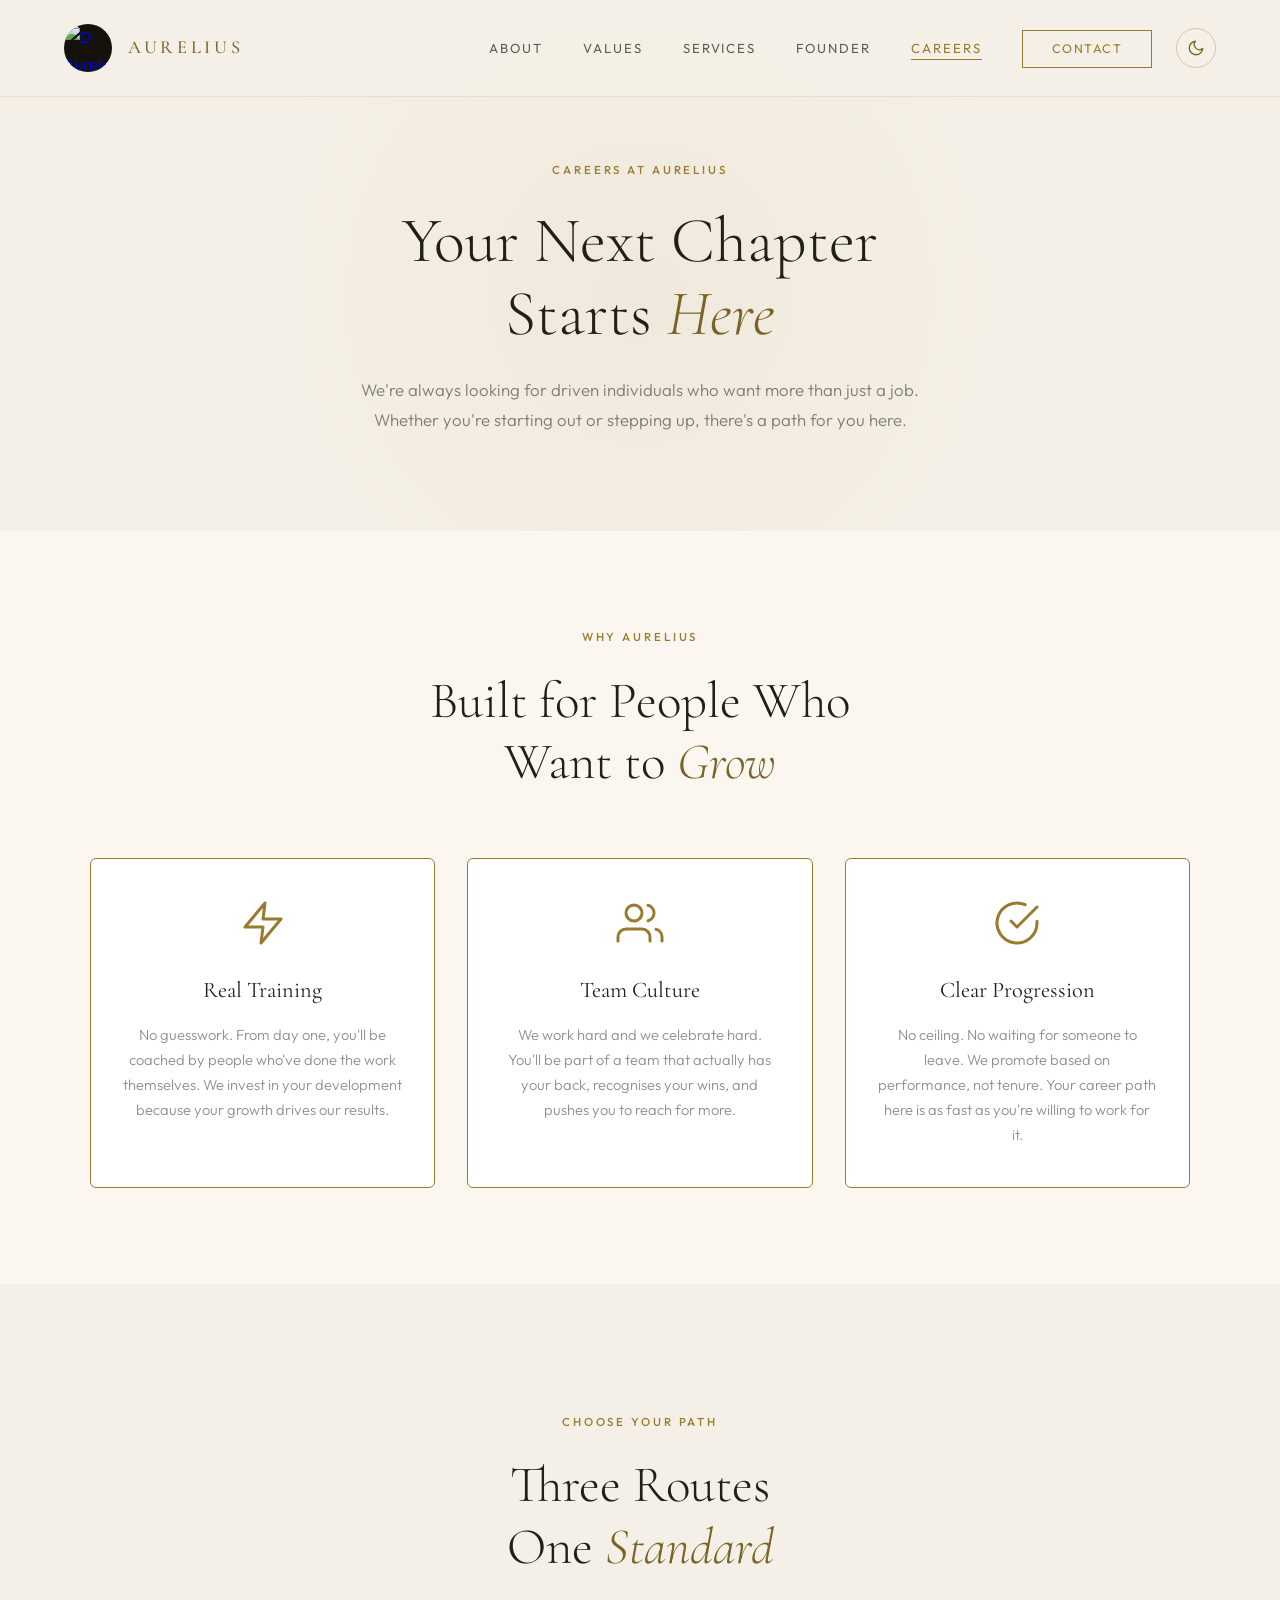
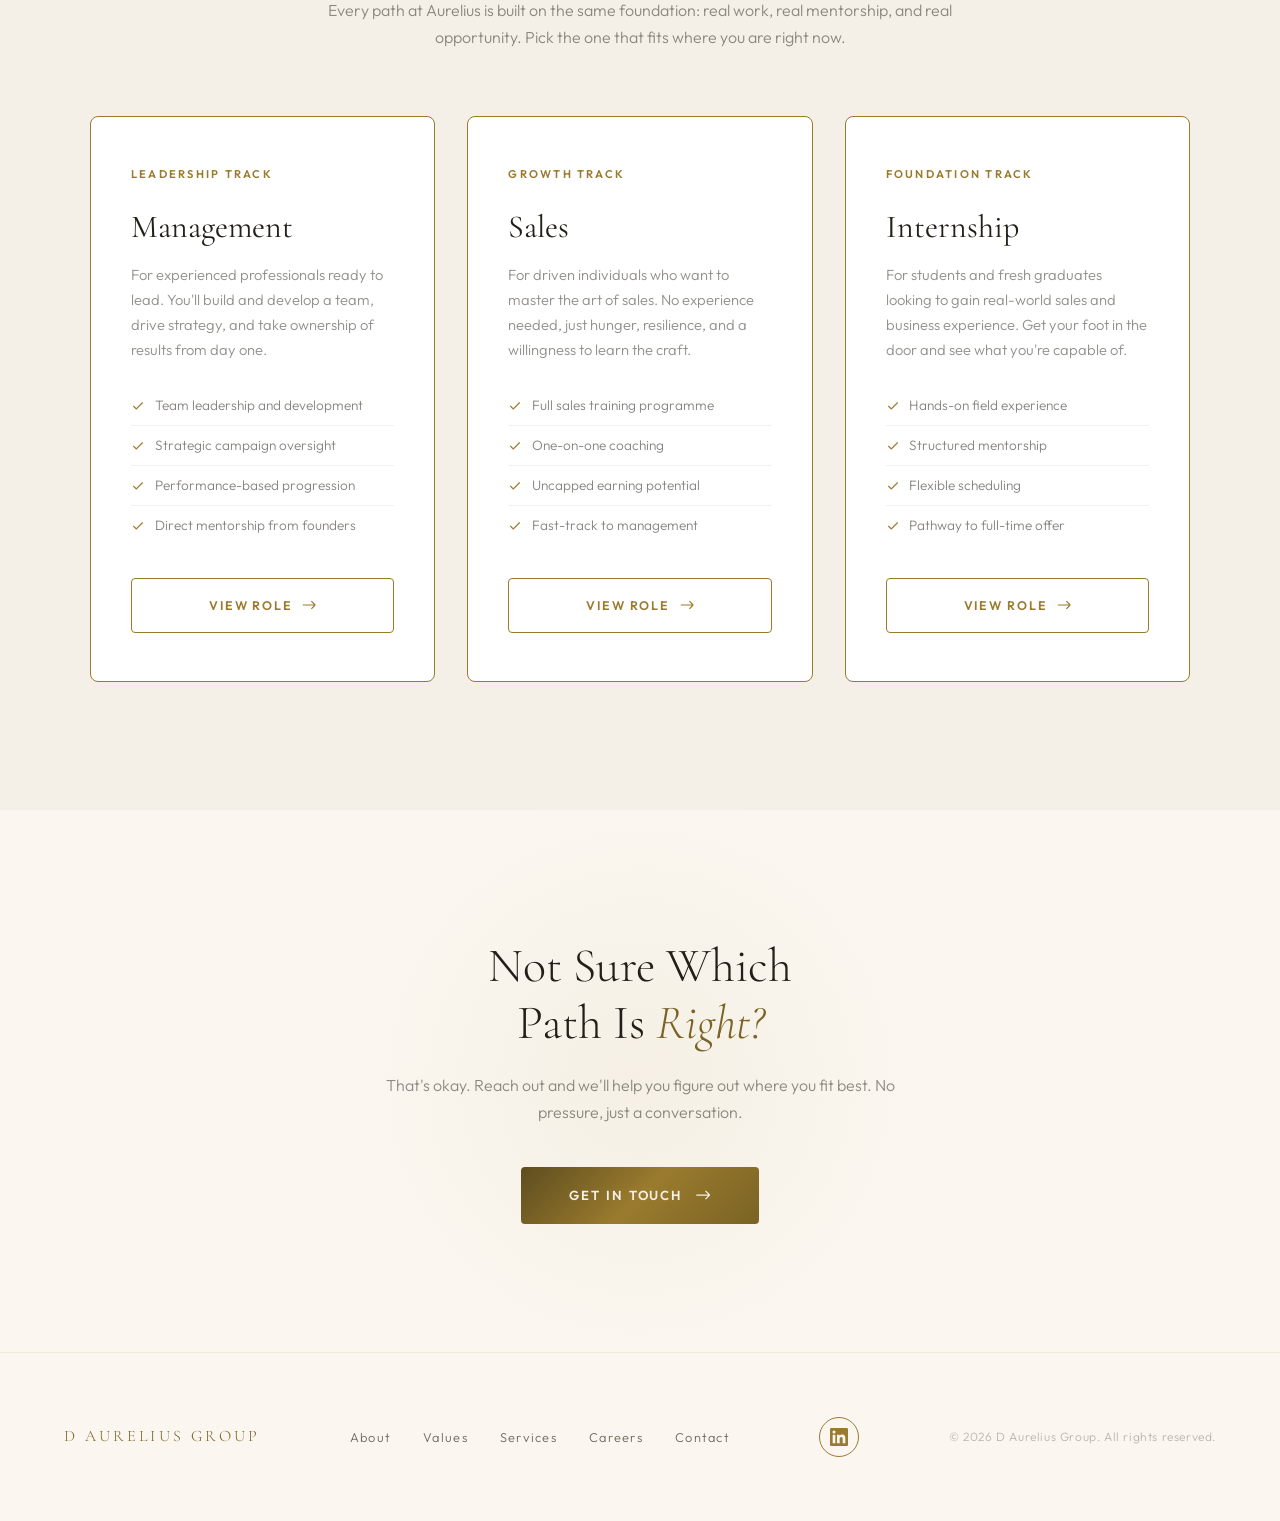
==== commit 99570f8f: "Rework homepage copy + careers Sales card Homepage: - Who We Are rewritten as the outsourced-model s" ====
--- a/careers.html
+++ b/careers.html
@@ -13,7 +13,7 @@
 <link rel="preconnect" href="https://fonts.googleapis.com">
 <link rel="preconnect" href="https://fonts.gstatic.com" crossorigin>
 <link href="https://fonts.googleapis.com/css2?family=Cormorant+Garamond:ital,wght@0,300;0,400;0,500;0,600;0,700;1,300;1,400&family=Outfit:wght@200;300;400;500;600;700&display=swap" rel="stylesheet">
-<script>(function(){try{var t=localStorage.getItem('aurelius-theme');if(t!=='light'&&t!=='dark'){t=(window.matchMedia&&window.matchMedia('(prefers-color-scheme: light)').matches)?'light':'dark';}document.documentElement.setAttribute('data-theme',t);}catch(e){document.documentElement.setAttribute('data-theme','dark');}})();</script>
+<script>(function(){try{var t=localStorage.getItem('aurelius-theme');if(t!=='light'&&t!=='dark'){t='light';}document.documentElement.setAttribute('data-theme',t);}catch(e){document.documentElement.setAttribute('data-theme','light');}})();</script>
 <style>
   :root {
     --gold: #C6A55C;
@@ -819,7 +819,7 @@
     <div class="route-card reveal">
       <div class="route-tag">Growth Track</div>
       <h3>Sales</h3>
-      <p>For driven individuals who want to master face-to-face sales. No experience needed, just hunger, resilience, and a willingness to learn the craft.</p>
+      <p>For driven individuals who want to master the art of sales. No experience needed, just hunger, resilience, and a willingness to learn the craft.</p>
       <ul class="route-details">
         <li>
           <svg width="14" height="14" viewBox="0 0 24 24" fill="none" stroke="currentColor" stroke-width="2"><polyline points="20 6 9 17 4 12"/></svg>
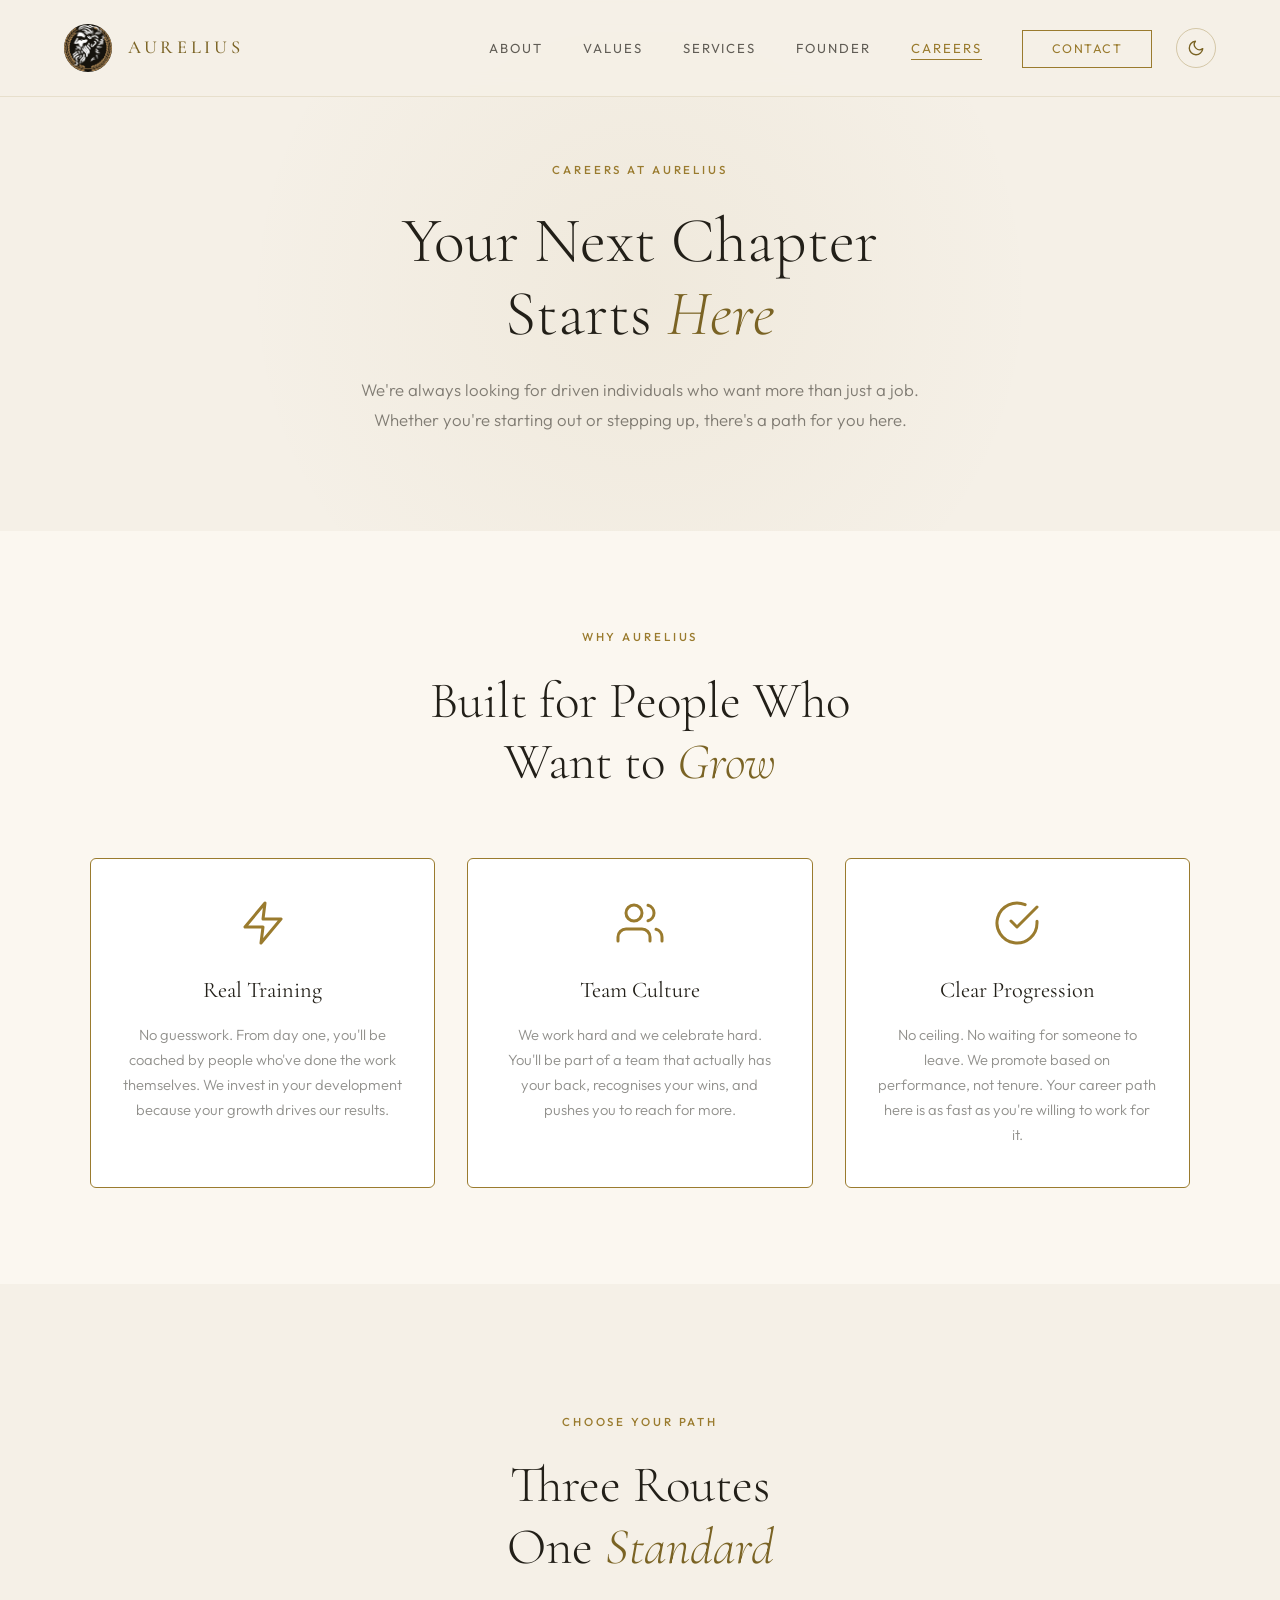
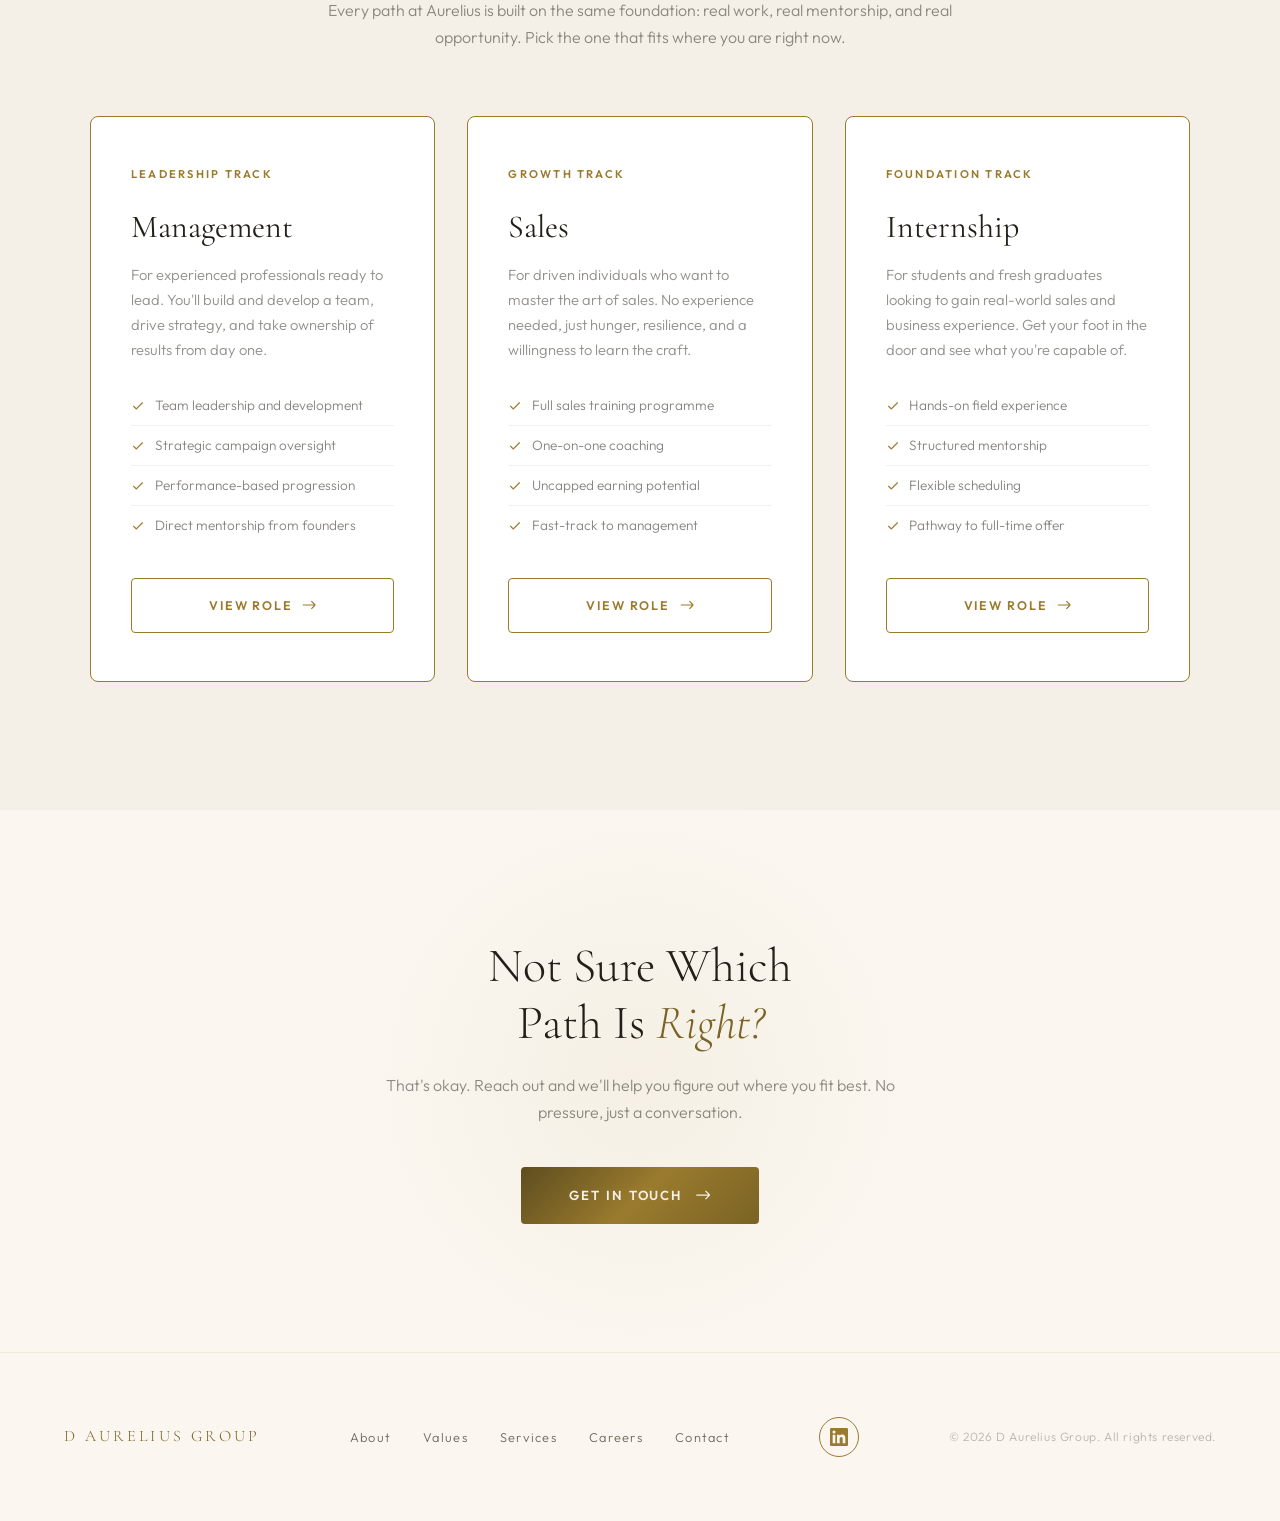
==== commit 741d2b48: "Copy refresh, security hardening, and repo cleanup Copy: title/meta now 'Sales & Marketing Agency Si" ====
--- a/careers.html
+++ b/careers.html
@@ -706,7 +706,7 @@
 <!-- NAV -->
 <nav>
   <a href="/" class="nav-logo">
-    <div class="logo-icon"><img src="https://cdn.prod.website-files.com/689a126646e7dc6b882a5aa5/689a18c0413b7b2a935cd86e_image_2025-08-12_002224256.png" alt="D Aurelius Group Logo"></div>
+    <div class="logo-icon"><img src="/images/aurelius-crest.png" alt="D Aurelius Group Logo"></div>
     <span class="logo-text">Aurelius</span>
   </a>
   <div class="nav-right">
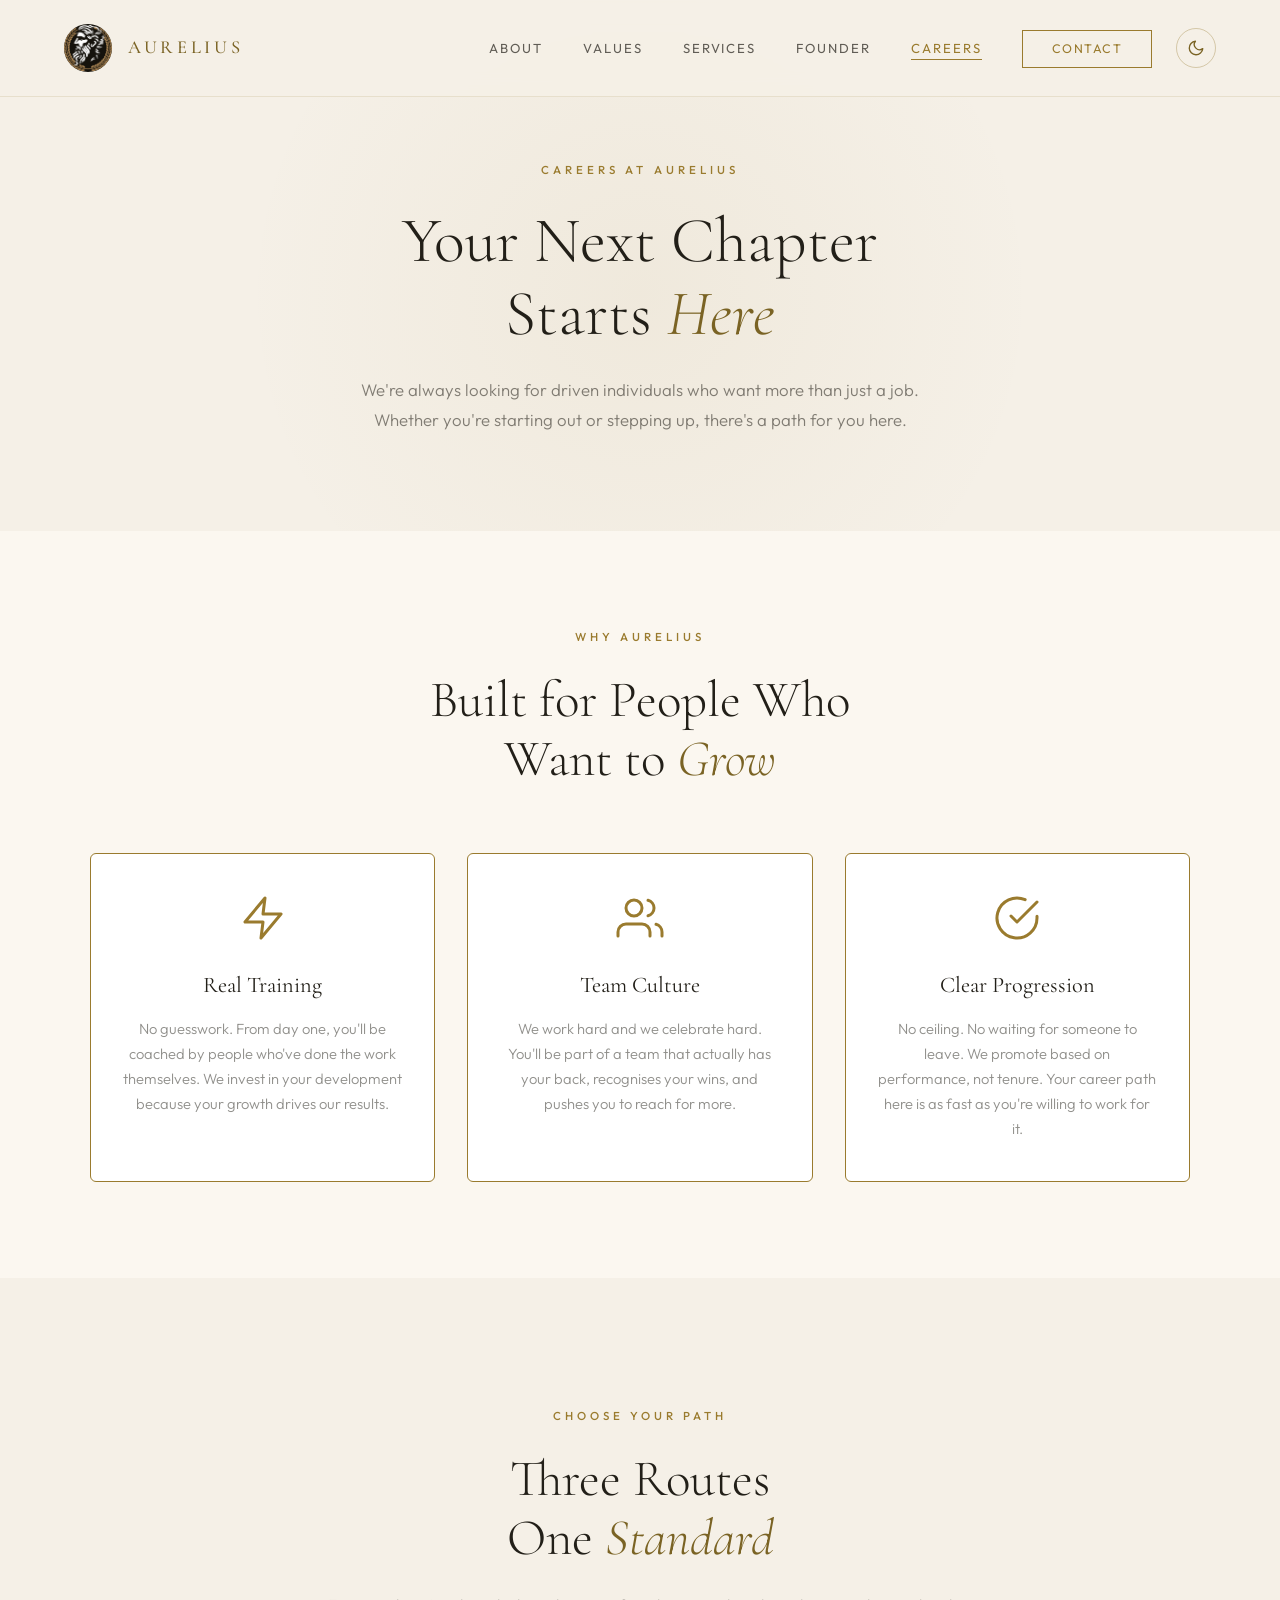
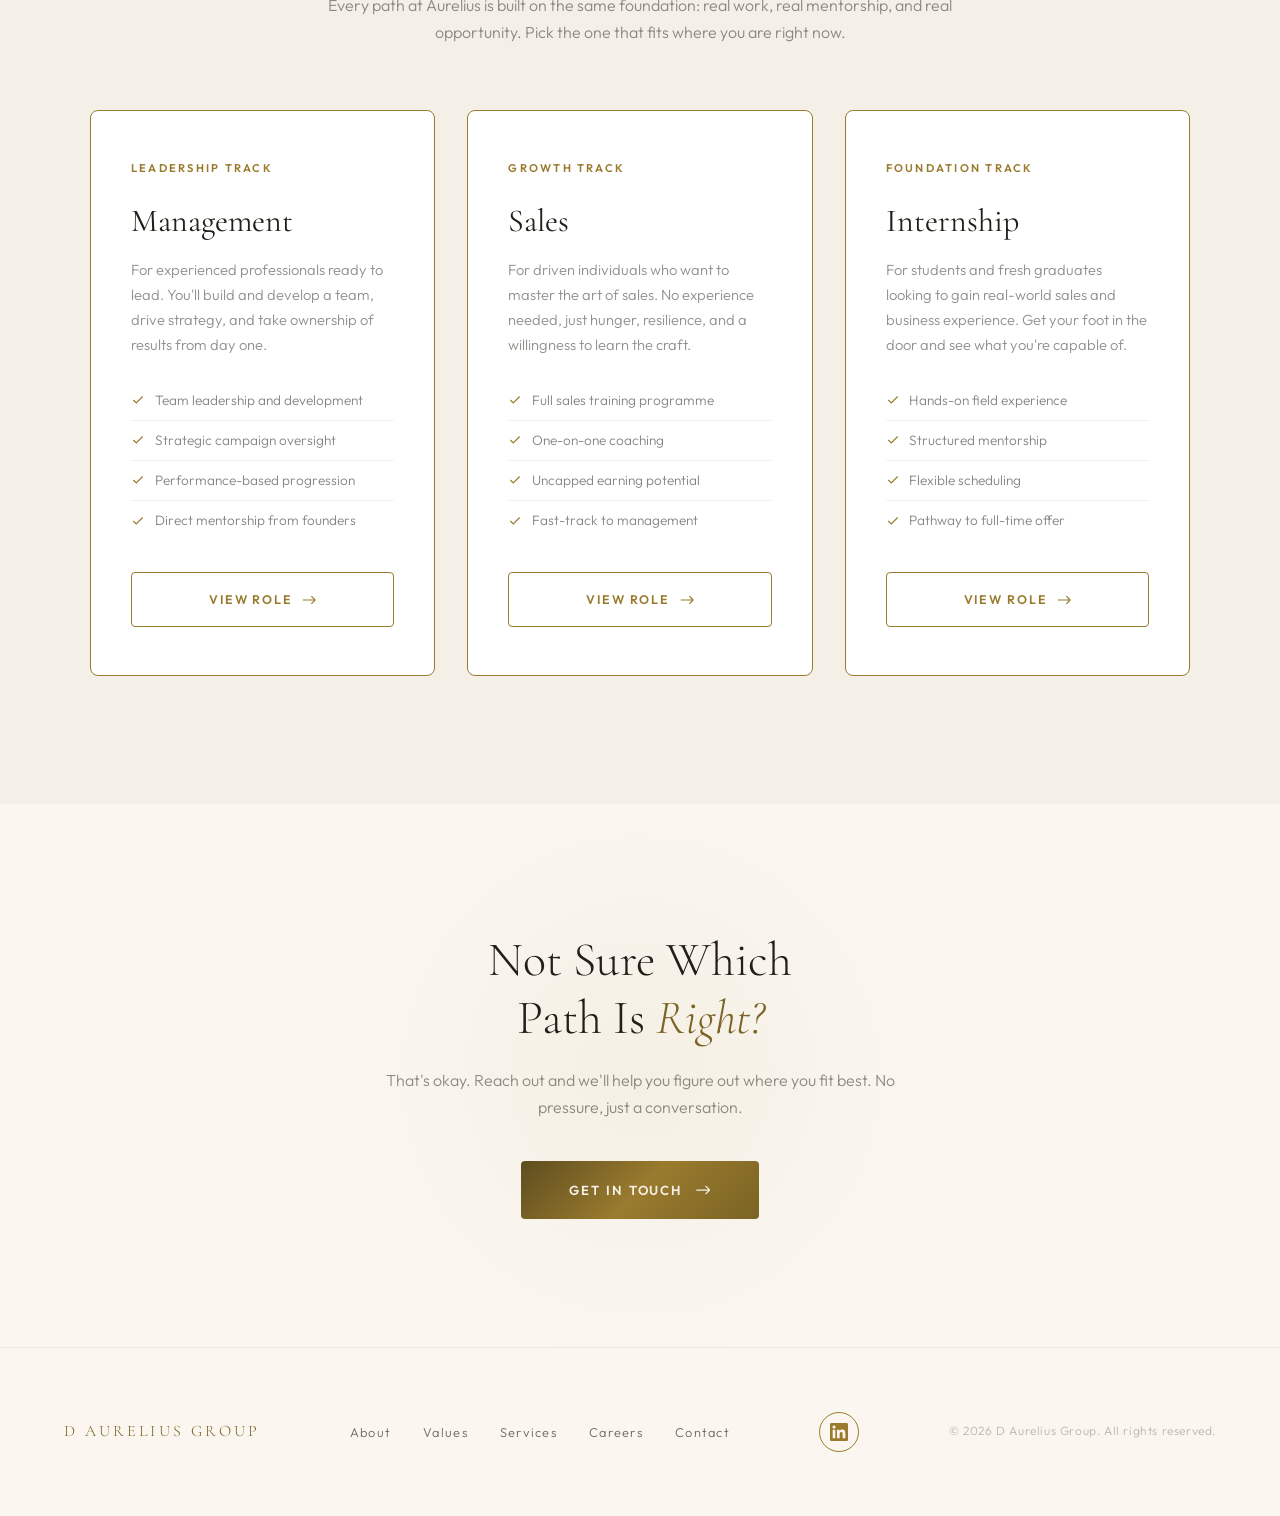
==== commit 567bfb10: "Extract shared styles.css and main.js from index/careers - All CSS now lives in styles.css (homepage" ====
--- a/careers.html
+++ b/careers.html
@@ -14,697 +14,12 @@
 <link rel="preconnect" href="https://fonts.gstatic.com" crossorigin>
 <link href="https://fonts.googleapis.com/css2?family=Cormorant+Garamond:ital,wght@0,300;0,400;0,500;0,600;0,700;1,300;1,400&family=Outfit:wght@200;300;400;500;600;700&display=swap" rel="stylesheet">
 <script>(function(){try{var t=localStorage.getItem('aurelius-theme');if(t!=='light'&&t!=='dark'){t='light';}document.documentElement.setAttribute('data-theme',t);}catch(e){document.documentElement.setAttribute('data-theme','light');}})();</script>
-<style>
-  :root {
-    --gold: #C6A55C;
-    --gold-light: #E2CC8F;
-    --gold-bright: #D4AF37;
-    --gold-dark: #8B7332;
-    --black: #0A0A0A;
-    --black-rich: #111111;
-    --black-card: #161616;
-    --black-elevated: #1A1A1A;
-    --cream: #F5F0E8;
-    --white: #FAFAFA;
-    --gray: #888;
-    --bg-rgb: 10,10,10;
-    --fg-rgb: 255,255,255;
-    --gold-rgb: 198,165,92;
-    --shadow-rgb: 0,0,0;
-    --serif: 'Cormorant Garamond', Georgia, serif;
-    --sans: 'Outfit', sans-serif;
-  }
-
-  :root[data-theme="light"] {
-    --gold: #9A7B2E;
-    --gold-light: #7A6324;
-    --gold-bright: #A8851D;
-    --gold-dark: #5E4D1F;
-    --black: #F5F0E7;
-    --black-rich: #FBF7F0;
-    --black-card: #FFFFFF;
-    --black-elevated: #FFFFFF;
-    --cream: #221F18;
-    --white: #221F18;
-    --gray: #6E695C;
-    --bg-rgb: 245,240,231;
-    --fg-rgb: 34,31,24;
-    --gold-rgb: 150,120,46;
-    --shadow-rgb: 120,100,55;
-  }
-
-  .nav-right { display: flex; align-items: center; gap: 1.5rem; }
-  .theme-toggle {
-    background: transparent;
-    border: 1px solid rgba(var(--gold-rgb),0.35);
-    color: var(--gold-light);
-    width: 40px; height: 40px;
-    border-radius: 50%;
-    display: flex; align-items: center; justify-content: center;
-    cursor: pointer; flex-shrink: 0; padding: 0;
-    transition: all 0.3s ease;
-  }
-  .theme-toggle:hover { border-color: var(--gold); background: rgba(var(--gold-rgb),0.12); color: var(--gold); }
-  .theme-toggle svg { width: 18px; height: 18px; display: block; }
-  .theme-toggle .ti-moon { display: none; }
-  :root[data-theme="light"] .theme-toggle .ti-sun { display: none; }
-  :root[data-theme="light"] .theme-toggle .ti-moon { display: block; }
-  :root[data-theme="light"] .logo-icon { background: #15120C; }
-
-  /* light mode: gold outlines for definition */
-  :root[data-theme="light"] .why-card,
-  :root[data-theme="light"] .route-card { border: 1.5px solid var(--gold); }
-  :root[data-theme="light"] .why-card:hover,
-  :root[data-theme="light"] .route-card:hover { border-color: var(--gold-bright); }
-  :root[data-theme="light"] nav.scrolled { border-bottom-color: rgba(var(--gold-rgb),0.45); }
-
-  * { margin: 0; padding: 0; box-sizing: border-box; }
-
-  html {
-    scroll-behavior: smooth;
-    font-size: 16px;
-  }
-
-  body {
-    background: var(--black);
-    color: var(--white);
-    font-family: var(--sans);
-    font-weight: 300;
-    line-height: 1.7;
-    overflow-x: hidden;
-    -webkit-font-smoothing: antialiased;
-  }
-
-  /* ── NAV ── */
-  nav {
-    position: fixed;
-    top: 0;
-    left: 0;
-    right: 0;
-    z-index: 100;
-    padding: 1.5rem 4rem;
-    display: flex;
-    justify-content: space-between;
-    align-items: center;
-    background: rgba(var(--bg-rgb),0.97);
-    backdrop-filter: blur(10px);
-    -webkit-backdrop-filter: blur(10px);
-    border-bottom: 1px solid rgba(var(--gold-rgb),0.15);
-  }
-
-  .nav-logo {
-    display: flex;
-    align-items: center;
-    gap: 1rem;
-    text-decoration: none;
-  }
-
-  .logo-icon {
-    width: 48px;
-    height: 48px;
-    border-radius: 50%;
-    overflow: hidden;
-    flex-shrink: 0;
-  }
-
-  .logo-icon img {
-    width: 100%;
-    height: 100%;
-    object-fit: contain;
-  }
-
-  .logo-text {
-    font-family: var(--serif);
-    font-size: 1.15rem;
-    font-weight: 500;
-    color: var(--gold-light);
-    letter-spacing: 0.2em;
-    text-transform: uppercase;
-  }
-
-  .nav-links {
-    display: flex;
-    align-items: center;
-    gap: 2.5rem;
-    list-style: none;
-  }
-
-  .nav-links a {
-    color: var(--white);
-    text-decoration: none;
-    font-size: 0.82rem;
-    font-weight: 400;
-    letter-spacing: 0.15em;
-    text-transform: uppercase;
-    opacity: 0.7;
-    transition: all 0.3s ease;
-    position: relative;
-  }
-
-  .nav-links a::after {
-    content: '';
-    position: absolute;
-    bottom: -4px;
-    left: 0;
-    width: 0;
-    height: 1px;
-    background: var(--gold);
-    transition: width 0.3s ease;
-  }
-
-  .nav-links a:hover { opacity: 1; }
-  .nav-links a:hover::after { width: 100%; }
-
-  .nav-links a.active { opacity: 1; color: var(--gold); }
-  .nav-links a.active::after { width: 100%; }
-
-  .nav-cta {
-    padding: 0.65rem 1.8rem !important;
-    border: 1px solid var(--gold) !important;
-    color: var(--gold) !important;
-    opacity: 1 !important;
-    transition: all 0.3s ease !important;
-    letter-spacing: 0.12em !important;
-    font-size: 0.78rem !important;
-  }
-
-  .nav-cta:hover {
-    background: var(--gold) !important;
-    color: var(--black) !important;
-  }
-
-  /* ── MOBILE MENU ── */
-  .mobile-menu-btn {
-    display: none;
-    background: none;
-    border: none;
-    cursor: pointer;
-    padding: 0.5rem;
-    z-index: 110;
-  }
-
-  .mobile-menu-btn span {
-    display: block;
-    width: 24px;
-    height: 1.5px;
-    background: var(--gold);
-    margin: 6px 0;
-    transition: all 0.3s ease;
-  }
-
-  .mobile-menu-btn.active span:nth-child(1) {
-    transform: rotate(45deg) translate(5px, 5px);
-  }
-  .mobile-menu-btn.active span:nth-child(2) { opacity: 0; }
-  .mobile-menu-btn.active span:nth-child(3) {
-    transform: rotate(-45deg) translate(5px, -5px);
-  }
-
-  .mobile-overlay {
-    display: none;
-    position: fixed;
-    inset: 0;
-    background: rgba(var(--bg-rgb),0.98);
-    z-index: 99;
-    flex-direction: column;
-    align-items: center;
-    justify-content: center;
-    gap: clamp(1.5rem, 3.5vh, 2.5rem);
-    padding: 5rem 2rem 2rem;
-    overflow-y: auto;
-    -webkit-overflow-scrolling: touch;
-    backdrop-filter: blur(20px);
-    -webkit-backdrop-filter: blur(20px);
-  }
-
-  .mobile-overlay.active { display: flex; }
-
-  .mobile-overlay a {
-    color: var(--white);
-    text-decoration: none;
-    font-family: var(--serif);
-    font-size: clamp(1.4rem, 3.5vh, 2rem);
-    font-weight: 300;
-    letter-spacing: 0.05em;
-    opacity: 0.7;
-    transition: all 0.3s ease;
-  }
-
-  .mobile-overlay a:hover { opacity: 1; color: var(--gold-light); }
-
-  .mobile-overlay .mobile-cta {
-    margin-top: 0.5rem;
-    padding: 0.7rem 2rem;
-    border: 1px solid var(--gold);
-    color: var(--gold);
-    font-family: var(--sans);
-    font-size: 0.78rem;
-    letter-spacing: 0.18em;
-    text-transform: uppercase;
-  }
-
-  /* ── SECTION STYLES ── */
-  .section-label {
-    font-family: var(--sans);
-    font-size: 0.72rem;
-    font-weight: 500;
-    letter-spacing: 0.25em;
-    text-transform: uppercase;
-    color: var(--gold);
-    margin-bottom: 1.5rem;
-  }
-
-  .section-title {
-    font-family: var(--serif);
-    font-size: clamp(2.2rem, 4vw, 3.2rem);
-    font-weight: 300;
-    line-height: 1.2;
-    color: var(--white);
-  }
-
-  .section-title em {
-    font-style: italic;
-    color: var(--gold-light);
-  }
-
-  /* ── CAREERS HERO ── */
-  .careers-hero {
-    padding: 10rem 4rem 6rem;
-    text-align: center;
-    position: relative;
-    overflow: hidden;
-  }
-
-  .careers-hero::before {
-    content: '';
-    position: absolute;
-    top: -20%;
-    left: 50%;
-    transform: translateX(-50%);
-    width: 800px;
-    height: 800px;
-    background: radial-gradient(circle, rgba(var(--gold-rgb),0.06) 0%, transparent 70%);
-    pointer-events: none;
-  }
-
-  .careers-hero .section-label {
-    margin-bottom: 1.5rem;
-  }
-
-  .careers-hero h1 {
-    font-family: var(--serif);
-    font-size: clamp(2.8rem, 5vw, 4rem);
-    font-weight: 300;
-    line-height: 1.15;
-    color: var(--white);
-    margin-bottom: 1.5rem;
-  }
-
-  .careers-hero h1 em {
-    font-style: italic;
-    color: var(--gold-light);
-  }
-
-  .careers-hero p {
-    font-size: 1.05rem;
-    color: rgba(var(--fg-rgb),0.55);
-    max-width: 620px;
-    margin: 0 auto;
-    line-height: 1.8;
-  }
-
-  /* ── WHY AURELIUS ── */
-  .why-section {
-    padding: 6rem 4rem;
-    background: var(--black-rich);
-  }
-
-  .why-header {
-    text-align: center;
-    max-width: 650px;
-    margin: 0 auto 4rem;
-  }
-
-  .why-grid {
-    display: grid;
-    grid-template-columns: repeat(3, 1fr);
-    gap: 2rem;
-    max-width: 1100px;
-    margin: 0 auto;
-  }
-
-  .why-card {
-    background: var(--black-card);
-    padding: 2.5rem 2rem;
-    border: 1px solid rgba(var(--gold-rgb),0.1);
-    border-radius: 6px;
-    text-align: center;
-  }
-
-  .why-icon {
-    width: 48px;
-    height: 48px;
-    margin: 0 auto 1.5rem;
-    color: var(--gold);
-  }
-
-  .why-card h3 {
-    font-family: var(--serif);
-    font-size: 1.4rem;
-    font-weight: 400;
-    color: var(--white);
-    margin-bottom: 0.8rem;
-  }
-
-  .why-card p {
-    font-size: 0.92rem;
-    color: rgba(var(--fg-rgb),0.5);
-    line-height: 1.7;
-  }
-
-  /* ── CAREER ROUTES ── */
-  .routes-section {
-    padding: 8rem 4rem;
-    background: var(--black);
-  }
-
-  .routes-header {
-    text-align: center;
-    max-width: 650px;
-    margin: 0 auto 4rem;
-  }
-
-  .routes-header p {
-    font-size: 1rem;
-    color: rgba(var(--fg-rgb),0.5);
-    margin-top: 1.2rem;
-    line-height: 1.7;
-  }
-
-  .routes-grid {
-    display: grid;
-    grid-template-columns: repeat(3, 1fr);
-    gap: 2rem;
-    max-width: 1100px;
-    margin: 0 auto;
-  }
-
-  .route-card {
-    background: var(--black-card);
-    border: 1px solid rgba(var(--gold-rgb),0.1);
-    border-radius: 8px;
-    padding: 3rem 2.5rem;
-    display: flex;
-    flex-direction: column;
-    transition: all 0.4s ease;
-    position: relative;
-    overflow: hidden;
-  }
-
-  .route-card::before {
-    content: '';
-    position: absolute;
-    top: 0;
-    left: 0;
-    right: 0;
-    height: 3px;
-    background: linear-gradient(90deg, var(--gold-dark), var(--gold), var(--gold-dark));
-    opacity: 0;
-    transition: opacity 0.4s ease;
-  }
-
-  .route-card:hover {
-    border-color: rgba(var(--gold-rgb),0.25);
-    transform: translateY(-4px);
-  }
-
-  .route-card:hover::before {
-    opacity: 1;
-  }
-
-  .route-tag {
-    font-size: 0.7rem;
-    font-weight: 600;
-    letter-spacing: 0.2em;
-    text-transform: uppercase;
-    color: var(--gold);
-    margin-bottom: 1.5rem;
-  }
-
-  .route-card h3 {
-    font-family: var(--serif);
-    font-size: 2rem;
-    font-weight: 400;
-    color: var(--white);
-    margin-bottom: 1rem;
-    line-height: 1.2;
-  }
-
-  .route-card p {
-    font-size: 0.92rem;
-    color: rgba(var(--fg-rgb),0.5);
-    line-height: 1.7;
-    margin-bottom: 1.5rem;
-    flex-grow: 1;
-  }
-
-  .route-details {
-    list-style: none;
-    margin-bottom: 2rem;
-    padding: 0;
-  }
-
-  .route-details li {
-    font-size: 0.85rem;
-    color: rgba(var(--fg-rgb),0.55);
-    padding: 0.5rem 0;
-    border-bottom: 1px solid rgba(var(--fg-rgb),0.06);
-    display: flex;
-    align-items: center;
-    gap: 0.6rem;
-  }
-
-  .route-details li:last-child {
-    border-bottom: none;
-  }
-
-  .route-details li svg {
-    flex-shrink: 0;
-    color: var(--gold);
-  }
-
-  .route-btn {
-    display: inline-flex;
-    align-items: center;
-    justify-content: center;
-    gap: 0.6rem;
-    padding: 1rem 2rem;
-    border: 1px solid var(--gold);
-    border-radius: 4px;
-    color: var(--gold);
-    font-family: var(--sans);
-    font-size: 0.78rem;
-    font-weight: 600;
-    letter-spacing: 0.15em;
-    text-transform: uppercase;
-    text-decoration: none;
-    transition: all 0.3s ease;
-    margin-top: auto;
-  }
-
-  .route-btn:hover {
-    background: var(--gold);
-    color: var(--black);
-  }
-
-  .route-btn svg {
-    transition: transform 0.3s ease;
-  }
-
-  .route-btn:hover svg {
-    transform: translateX(4px);
-  }
-
-  /* ── CTA SECTION ── */
-  .careers-cta {
-    background: var(--black-rich);
-    text-align: center;
-    padding: 8rem 4rem;
-    position: relative;
-    overflow: hidden;
-  }
-
-  .careers-cta::before {
-    content: '';
-    position: absolute;
-    top: 50%;
-    left: 50%;
-    transform: translate(-50%, -50%);
-    width: 600px;
-    height: 600px;
-    background: radial-gradient(circle, rgba(var(--gold-rgb),0.06) 0%, transparent 70%);
-    pointer-events: none;
-  }
-
-  .careers-cta h2 {
-    font-family: var(--serif);
-    font-size: clamp(2rem, 4vw, 3rem);
-    font-weight: 300;
-    color: var(--white);
-    margin-bottom: 1.2rem;
-    line-height: 1.2;
-  }
-
-  .careers-cta h2 em {
-    font-style: italic;
-    color: var(--gold-light);
-  }
-
-  .careers-cta p {
-    font-size: 1rem;
-    color: rgba(var(--fg-rgb),0.5);
-    max-width: 550px;
-    margin: 0 auto 2.5rem;
-    line-height: 1.7;
-  }
-
-  .careers-cta-btn {
-    display: inline-flex;
-    align-items: center;
-    gap: 0.8rem;
-    padding: 1.1rem 3rem;
-    background: linear-gradient(135deg, var(--gold-dark), var(--gold), var(--gold-light));
-    border: none;
-    border-radius: 4px;
-    color: var(--black);
-    font-family: var(--sans);
-    font-size: 0.82rem;
-    font-weight: 600;
-    letter-spacing: 0.15em;
-    text-transform: uppercase;
-    text-decoration: none;
-    transition: all 0.4s ease;
-    position: relative;
-    z-index: 1;
-  }
-
-  .careers-cta-btn:hover {
-    transform: translateY(-2px);
-    box-shadow: 0 8px 30px rgba(var(--gold-rgb),0.25);
-  }
-
-  /* ── FOOTER ── */
-  footer {
-    background: var(--black-rich);
-    border-top: 1px solid rgba(var(--gold-rgb),0.1);
-    padding: 4rem;
-  }
-
-  .footer-inner {
-    max-width: 1200px;
-    margin: 0 auto;
-    display: flex;
-    justify-content: space-between;
-    align-items: center;
-  }
-
-  .footer-brand {
-    font-family: var(--serif);
-    font-size: 1rem;
-    color: var(--gold-light);
-    letter-spacing: 0.2em;
-    text-transform: uppercase;
-  }
-
-  .footer-links {
-    display: flex;
-    gap: 2rem;
-    list-style: none;
-  }
-
-  .footer-links a {
-    color: var(--gray);
-    text-decoration: none;
-    font-size: 0.8rem;
-    letter-spacing: 0.1em;
-    transition: color 0.3s ease;
-  }
-
-  .footer-links a:hover { color: var(--gold-light); }
-
-  .footer-copy {
-    font-size: 0.75rem;
-    color: rgba(var(--fg-rgb),0.3);
-    letter-spacing: 0.05em;
-  }
-
-  .footer-social a {
-    display: inline-flex;
-    align-items: center;
-    justify-content: center;
-    width: 40px;
-    height: 40px;
-    border: 1px solid var(--gold);
-    border-radius: 50%;
-    color: var(--gold);
-    transition: all 0.3s ease;
-  }
-
-  .footer-social a:hover {
-    background: var(--gold);
-    color: var(--black);
-  }
-
-  /* ── ANIMATIONS ── */
-  .reveal {
-    opacity: 0;
-    transform: translateY(40px);
-    transition: all 0.8s cubic-bezier(0.16, 1, 0.3, 1);
-  }
-
-  .reveal.visible {
-    opacity: 1;
-    transform: translateY(0);
-  }
-
-  /* ── RESPONSIVE ── */
-  @media (max-width: 1024px) {
-    .why-grid { grid-template-columns: repeat(3, 1fr); gap: 1.5rem; }
-    .routes-grid { grid-template-columns: repeat(3, 1fr); gap: 1.5rem; }
-  }
-
-  @media (max-width: 768px) {
-    .nav-links { display: none; }
-    .mobile-menu-btn { display: block; }
-
-    .careers-hero { padding: 8rem 1.25rem 4rem; }
-    .careers-hero h1 { font-size: 2.5rem; }
-    .careers-hero p { font-size: 0.95rem; }
-
-    .why-section { padding: 4rem 1.25rem; }
-    .why-grid { grid-template-columns: 1fr; gap: 1.5rem; }
-
-    .routes-section { padding: 4rem 1.25rem; }
-    .routes-grid { grid-template-columns: 1fr; gap: 1.5rem; }
-    .route-card { padding: 2.5rem 2rem; }
-    .route-card h3 { font-size: 1.7rem; }
-
-    .careers-cta { padding: 5rem 1.25rem; }
-
-    .footer-inner { flex-direction: column; gap: 1.5rem; text-align: center; }
-    footer { padding: 3rem 1.25rem; }
-    .footer-links { gap: 1.5rem; }
-    .footer-brand { font-size: 0.9rem; }
-
-    .section-title { font-size: 2rem; }
-    .section-label { font-size: 0.65rem; }
-  }
-</style>
+<link rel="stylesheet" href="/styles.css">
 </head>
 <body>
 
 <!-- NAV -->
-<nav>
+<nav class="nav-solid">
   <a href="/" class="nav-logo">
     <div class="logo-icon"><img src="/images/aurelius-crest.png" alt="D Aurelius Group Logo"></div>
     <span class="logo-text">Aurelius</span>
@@ -907,43 +222,7 @@
   </div>
 </footer>
 
-<script>
-  // Theme toggle (light / dark)
-  document.querySelectorAll('.theme-toggle').forEach(function(btn){
-    btn.addEventListener('click', function(){
-      var next = document.documentElement.getAttribute('data-theme') === 'light' ? 'dark' : 'light';
-      document.documentElement.setAttribute('data-theme', next);
-      try { localStorage.setItem('aurelius-theme', next); } catch(e) {}
-    });
-  });
-
-  // Mobile menu
-  const menuBtn = document.getElementById('mobileMenuBtn');
-  const overlay = document.getElementById('mobileOverlay');
-
-  menuBtn.addEventListener('click', () => {
-    menuBtn.classList.toggle('active');
-    overlay.classList.toggle('active');
-    document.body.style.overflow = overlay.classList.contains('active') ? 'hidden' : '';
-  });
-
-  function closeMobileMenu() {
-    menuBtn.classList.remove('active');
-    overlay.classList.remove('active');
-    document.body.style.overflow = '';
-  }
-
-  // Scroll reveal
-  const observer = new IntersectionObserver((entries) => {
-    entries.forEach(entry => {
-      if (entry.isIntersecting) {
-        entry.target.classList.add('visible');
-      }
-    });
-  }, { threshold: 0.1, rootMargin: '0px 0px -50px 0px' });
-
-  document.querySelectorAll('.reveal').forEach(el => observer.observe(el));
-</script>
+<script src="/main.js" defer></script>
 <!-- Vercel Analytics -->
 <script defer src="/_vercel/insights/script.js"></script>
 <script defer src="/_vercel/speed-insights/script.js"></script>
--- a/styles.css
+++ b/styles.css
@@ -0,0 +1,1703 @@
+/* ============================================================
+   D Aurelius Group — site stylesheet (shared by every page)
+
+   Structure:
+     1. :root palette (dark theme) and :root[data-theme="light"] overrides
+     2. Shared components: nav, buttons, section titles, theme toggle, mobile menu
+     3. Homepage sections (hero, about, stats, carousel, values, founder, cta, contact)
+     4. Footer, responsive rules, reveal animation
+     5. CAREERS PAGE section at the bottom (careers.html-only styles)
+
+   Each section is marked with a  /* ── NAME ── *\/  comment.
+   ============================================================ */
+  :root {
+    --gold: #C6A55C;
+    --gold-light: #E2CC8F;
+    --gold-bright: #D4AF37;
+    --gold-dark: #8B7332;
+    --black: #0A0A0A;
+    --black-rich: #111111;
+    --black-card: #161616;
+    --black-elevated: #1A1A1A;
+    --cream: #F5F0E8;
+    --white: #FAFAFA;
+    --gray: #888;
+    --bg-rgb: 10,10,10;
+    --fg-rgb: 255,255,255;
+    --gold-rgb: 198,165,92;
+    --shadow-rgb: 0,0,0;
+    --serif: 'Cormorant Garamond', Georgia, serif;
+    --sans: 'Outfit', sans-serif;
+  }
+
+  :root[data-theme="light"] {
+    --gold: #9A7B2E;
+    --gold-light: #7A6324;
+    --gold-bright: #A8851D;
+    --gold-dark: #5E4D1F;
+    --black: #F5F0E7;
+    --black-rich: #FBF7F0;
+    --black-card: #FFFFFF;
+    --black-elevated: #FFFFFF;
+    --cream: #221F18;
+    --white: #221F18;
+    --gray: #6E695C;
+    --bg-rgb: 245,240,231;
+    --fg-rgb: 34,31,24;
+    --gold-rgb: 150,120,46;
+    --shadow-rgb: 120,100,55;
+  }
+
+  .nav-right { display: flex; align-items: center; gap: 1.5rem; }
+  .theme-toggle {
+    background: transparent;
+    border: 1px solid rgba(var(--gold-rgb),0.35);
+    color: var(--gold-light);
+    width: 40px; height: 40px;
+    border-radius: 50%;
+    display: flex; align-items: center; justify-content: center;
+    cursor: pointer; flex-shrink: 0; padding: 0;
+    transition: all 0.3s ease;
+  }
+  .theme-toggle:hover { border-color: var(--gold); background: rgba(var(--gold-rgb),0.12); color: var(--gold); }
+  .theme-toggle svg { width: 18px; height: 18px; display: block; }
+  .theme-toggle .ti-moon { display: none; }
+  :root[data-theme="light"] .theme-toggle .ti-sun { display: none; }
+  :root[data-theme="light"] .theme-toggle .ti-moon { display: block; }
+  :root[data-theme="light"] .logo-icon { background: #15120C; }
+  :root[data-theme="light"] .hero-bg-logo { opacity: 0.06; }
+  :root[data-theme="light"] .hero-bg-logo img { filter: grayscale(100%) brightness(0); }
+
+  /* light mode: gold outlines for definition */
+  :root[data-theme="light"] .stat,
+  :root[data-theme="light"] .value-card,
+  :root[data-theme="light"] .founder-image-wrapper { border: 1.5px solid var(--gold); }
+  :root[data-theme="light"] .form-group input { border: 1px solid var(--gold); }
+  :root[data-theme="light"] .form-group input:focus { border-color: var(--gold-bright); }
+  :root[data-theme="light"] .value-card:hover { border-color: var(--gold-bright); }
+  :root[data-theme="light"] nav.scrolled { border-bottom-color: rgba(var(--gold-rgb),0.45); }
+
+  * { margin: 0; padding: 0; box-sizing: border-box; }
+
+  html {
+    scroll-behavior: smooth;
+    font-size: 16px;
+  }
+
+  body {
+    background: var(--black);
+    color: var(--white);
+    font-family: var(--sans);
+    font-weight: 300;
+    line-height: 1.7;
+    overflow-x: hidden;
+    -webkit-font-smoothing: antialiased;
+  }
+
+  /* ── NAV ── */
+  nav {
+    position: fixed;
+    top: 0;
+    left: 0;
+    right: 0;
+    z-index: 100;
+    padding: 1.5rem 4rem;
+    display: flex;
+    justify-content: space-between;
+    align-items: center;
+    background: linear-gradient(to bottom, rgba(var(--bg-rgb),0.95), transparent);
+    backdrop-filter: blur(10px);
+    -webkit-backdrop-filter: blur(10px);
+    transition: all 0.4s ease;
+  }
+
+  nav.scrolled {
+    background: rgba(var(--bg-rgb),0.97);
+    padding: 1rem 4rem;
+    border-bottom: 1px solid rgba(var(--gold-rgb),0.15);
+  }
+
+  .nav-logo {
+    display: flex;
+    align-items: center;
+    gap: 1rem;
+    text-decoration: none;
+  }
+
+  .logo-icon {
+    width: 48px;
+    height: 48px;
+    border-radius: 50%;
+    overflow: hidden;
+    flex-shrink: 0;
+  }
+
+  .logo-icon img {
+    width: 100%;
+    height: 100%;
+    object-fit: contain;
+  }
+
+  .logo-text {
+    font-family: var(--serif);
+    font-size: 1.15rem;
+    font-weight: 500;
+    color: var(--gold-light);
+    letter-spacing: 0.2em;
+    text-transform: uppercase;
+  }
+
+  .nav-links {
+    display: flex;
+    align-items: center;
+    gap: 2.5rem;
+    list-style: none;
+  }
+
+  .nav-links a {
+    color: var(--white);
+    text-decoration: none;
+    font-size: 0.82rem;
+    font-weight: 400;
+    letter-spacing: 0.15em;
+    text-transform: uppercase;
+    opacity: 0.7;
+    transition: all 0.3s ease;
+    position: relative;
+  }
+
+  .nav-links a::after {
+    content: '';
+    position: absolute;
+    bottom: -4px;
+    left: 0;
+    width: 0;
+    height: 1px;
+    background: var(--gold);
+    transition: width 0.3s ease;
+  }
+
+  .nav-links a:hover { opacity: 1; }
+  .nav-links a:hover::after { width: 100%; }
+
+  .nav-cta {
+    padding: 0.65rem 1.8rem !important;
+    border: 1px solid var(--gold) !important;
+    color: var(--gold) !important;
+    opacity: 1 !important;
+    transition: all 0.3s ease !important;
+    letter-spacing: 0.12em !important;
+    font-size: 0.78rem !important;
+  }
+
+  .nav-cta:hover {
+    background: var(--gold) !important;
+    color: var(--black) !important;
+  }
+
+  /* ── HERO ── */
+  .hero {
+    min-height: 100vh;
+    display: flex;
+    flex-direction: column;
+    justify-content: center;
+    align-items: center;
+    text-align: center;
+    position: relative;
+    padding: 0 2rem;
+    overflow: hidden;
+  }
+
+  .hero::before {
+    content: '';
+    position: absolute;
+    top: -20%;
+    left: 50%;
+    transform: translateX(-50%);
+    width: 800px;
+    height: 800px;
+    background: radial-gradient(circle, rgba(var(--gold-rgb),0.08) 0%, transparent 70%);
+    pointer-events: none;
+  }
+
+  .hero-bg-logo {
+    position: absolute;
+    top: 50%;
+    left: 50%;
+    transform: translate(-50%, -50%);
+    width: 550px;
+    height: 550px;
+    opacity: 0.04;
+    pointer-events: none;
+    z-index: 0;
+  }
+
+  .hero-bg-logo img {
+    width: 100%;
+    height: 100%;
+    object-fit: contain;
+    filter: grayscale(100%) brightness(2);
+  }
+
+  .hero::after {
+    content: '';
+    position: absolute;
+    bottom: 0;
+    left: 0;
+    right: 0;
+    height: 200px;
+    background: linear-gradient(to top, var(--black), transparent);
+    pointer-events: none;
+  }
+
+  .hero-label {
+    font-family: var(--sans);
+    font-size: 0.75rem;
+    font-weight: 400;
+    letter-spacing: 0.4em;
+    text-transform: uppercase;
+    color: var(--gold);
+    margin-bottom: 2.5rem;
+    opacity: 0;
+    animation: fadeUp 1s ease 0.3s forwards;
+    position: relative;
+    z-index: 1;
+  }
+
+  .hero h1 {
+    font-family: var(--serif);
+    font-size: clamp(3.5rem, 8vw, 7.5rem);
+    font-weight: 300;
+    line-height: 1.05;
+    letter-spacing: -0.02em;
+    color: var(--white);
+    margin-bottom: 2rem;
+    opacity: 0;
+    animation: fadeUp 1s ease 0.5s forwards;
+    position: relative;
+    z-index: 1;
+  }
+
+  .hero h1 em {
+    font-style: italic;
+    color: var(--gold-light);
+  }
+
+  .hero-sub {
+    font-size: 1.1rem;
+    font-weight: 300;
+    color: var(--gray);
+    max-width: 500px;
+    margin-bottom: 3rem;
+    line-height: 1.8;
+    opacity: 0;
+    animation: fadeUp 1s ease 0.7s forwards;
+    position: relative;
+    z-index: 1;
+  }
+
+  .hero-cta {
+    display: inline-flex;
+    align-items: center;
+    gap: 1rem;
+    padding: 1rem 2.8rem;
+    background: linear-gradient(135deg, var(--gold), var(--gold-dark));
+    color: var(--black);
+    text-decoration: none;
+    font-size: 0.82rem;
+    font-weight: 600;
+    letter-spacing: 0.18em;
+    text-transform: uppercase;
+    transition: all 0.4s ease;
+    opacity: 0;
+    animation: fadeUp 1s ease 0.9s forwards;
+    position: relative;
+    overflow: hidden;
+    z-index: 1;
+  }
+
+  .hero-cta::before {
+    content: '';
+    position: absolute;
+    inset: 0;
+    background: linear-gradient(135deg, var(--gold-bright), var(--gold));
+    opacity: 0;
+    transition: opacity 0.4s ease;
+  }
+
+  .hero-cta:hover::before { opacity: 1; }
+  .hero-cta span { position: relative; z-index: 1; }
+  .hero-cta svg { position: relative; z-index: 1; transition: transform 0.3s ease; }
+  .hero-cta:hover svg { transform: translateX(4px); }
+
+  .scroll-indicator {
+    position: absolute;
+    bottom: 3rem;
+    left: 50%;
+    transform: translateX(-50%);
+    display: flex;
+    flex-direction: column;
+    align-items: center;
+    gap: 0.5rem;
+    opacity: 0;
+    animation: fadeUp 1s ease 1.2s forwards;
+    z-index: 2;
+  }
+
+  .scroll-line {
+    width: 1px;
+    height: 40px;
+    background: linear-gradient(to bottom, var(--gold), transparent);
+    animation: scrollPulse 2s ease infinite;
+  }
+
+  /* ── GOLD DIVIDER ── */
+  .divider {
+    display: flex;
+    align-items: center;
+    justify-content: center;
+    gap: 1.5rem;
+    padding: 1rem 0;
+  }
+
+  .divider-line {
+    width: 80px;
+    height: 1px;
+    background: linear-gradient(to right, transparent, var(--gold-dark), transparent);
+  }
+
+  .divider-diamond {
+    width: 8px;
+    height: 8px;
+    border: 1px solid var(--gold);
+    transform: rotate(45deg);
+  }
+
+  /* ── SECTION STYLES ── */
+  section {
+    padding: 8rem 4rem;
+    position: relative;
+  }
+
+  .section-label {
+    font-size: 0.72rem;
+    font-weight: 500;
+    letter-spacing: 0.35em;
+    text-transform: uppercase;
+    color: var(--gold);
+    margin-bottom: 1.5rem;
+  }
+
+  .section-title {
+    font-family: var(--serif);
+    font-size: clamp(2.2rem, 4vw, 3.5rem);
+    font-weight: 300;
+    line-height: 1.15;
+    margin-bottom: 1.5rem;
+    color: var(--white);
+  }
+
+  .section-title em {
+    font-style: italic;
+    color: var(--gold-light);
+  }
+
+  /* ── ABOUT ── */
+  .about {
+    background: var(--black);
+    overflow: hidden;
+  }
+
+  .about-grid {
+    display: grid;
+    grid-template-columns: 1.1fr 0.9fr;
+    gap: 3rem;
+    max-width: 1100px;
+    margin: 0 auto;
+    align-items: center;
+  }
+
+  .about-text {
+    min-width: 0;
+  }
+
+  .about-text p {
+    font-size: 1.05rem;
+    color: rgba(var(--fg-rgb),0.6);
+    line-height: 1.8;
+    margin-bottom: 1.2rem;
+  }
+
+  .about-text p:last-child {
+    margin-bottom: 0;
+  }
+
+  .about-stats {
+    display: grid;
+    grid-template-columns: 1fr 1fr;
+    gap: 2rem;
+  }
+
+  .stat {
+    padding: 2rem;
+    border: 1px solid rgba(var(--gold-rgb),0.15);
+    background: var(--black-card);
+    position: relative;
+    overflow: hidden;
+  }
+
+  .stat::before {
+    content: '';
+    position: absolute;
+    top: 0;
+    left: 0;
+    width: 100%;
+    height: 2px;
+    background: linear-gradient(to right, var(--gold), transparent);
+  }
+
+  .stat-number {
+    font-family: var(--serif);
+    font-size: 2.8rem;
+    font-weight: 300;
+    color: var(--gold);
+    line-height: 1;
+    margin-bottom: 0.5rem;
+  }
+
+  .stat-label {
+    font-size: 0.78rem;
+    letter-spacing: 0.15em;
+    text-transform: uppercase;
+    color: var(--gray);
+    font-weight: 400;
+  }
+
+  .stats-disclaimer {
+    grid-column: 1 / -1;
+    font-size: 0.68rem;
+    color: rgba(var(--fg-rgb),0.2);
+    text-align: right;
+    margin-top: -0.5rem;
+  }
+
+  /* ── VALUES ── */
+  .values {
+    background: var(--black-rich);
+  }
+
+  .values-header {
+    text-align: center;
+    max-width: 600px;
+    margin: 0 auto 5rem;
+  }
+
+  .values-grid {
+    display: grid;
+    grid-template-columns: repeat(3, 1fr);
+    gap: 2rem;
+    max-width: 1100px;
+    margin: 0 auto;
+  }
+
+  .values-grid .value-card:nth-child(4),
+  .values-grid .value-card:nth-child(5) {
+    /* Center the last two cards */
+  }
+
+  .values-bottom-row {
+    display: grid;
+    grid-template-columns: repeat(2, 1fr);
+    gap: 2rem;
+    max-width: 740px;
+    margin: 2rem auto 0;
+  }
+
+  .value-card {
+    background: var(--black-card);
+    padding: 2.5rem 2rem;
+    text-align: left;
+    transition: all 0.5s ease;
+    position: relative;
+    border: 1px solid rgba(var(--gold-rgb),0.12);
+    border-radius: 6px;
+    overflow: hidden;
+  }
+
+  .value-card::before {
+    content: '';
+    position: absolute;
+    top: 0;
+    left: 0;
+    width: 100%;
+    height: 3px;
+    background: linear-gradient(90deg, var(--gold), var(--gold-bright));
+    opacity: 0;
+    transition: opacity 0.5s ease;
+  }
+
+  .value-card:hover {
+    border-color: rgba(var(--gold-rgb),0.3);
+    transform: translateY(-4px);
+    box-shadow: 0 12px 40px rgba(var(--shadow-rgb),0.4);
+  }
+
+  .value-card:hover::before {
+    opacity: 1;
+  }
+
+  .value-card:hover .value-number {
+    color: var(--gold);
+  }
+
+  .value-header {
+    display: flex;
+    align-items: baseline;
+    gap: 1rem;
+    margin-bottom: 1.2rem;
+  }
+
+  .value-number {
+    font-family: var(--serif);
+    font-size: 2.2rem;
+    font-weight: 300;
+    color: rgba(var(--gold-rgb),0.3);
+    transition: color 0.5s ease;
+    line-height: 1;
+  }
+
+  .value-name {
+    font-family: var(--serif);
+    font-size: 1.25rem;
+    font-weight: 500;
+    color: var(--gold-light);
+    letter-spacing: 0.05em;
+    display: flex;
+    align-items: baseline;
+  }
+
+  .value-name .first-letter {
+    font-size: 1.85rem;
+    font-weight: 600;
+    color: var(--gold);
+    line-height: 1;
+    margin-right: 0.05em;
+  }
+
+  .values-acronym {
+    font-family: var(--sans);
+    font-size: 0.75rem;
+    font-weight: 400;
+    letter-spacing: 0.35em;
+    text-transform: uppercase;
+    color: rgba(var(--fg-rgb),0.45);
+    margin-top: 1rem;
+  }
+
+  .values-acronym span {
+    color: var(--gold);
+    font-weight: 600;
+  }
+
+  .value-desc {
+    font-size: 0.88rem;
+    color: rgba(var(--fg-rgb),0.45);
+    line-height: 1.7;
+  }
+
+  /* ── SECTION HEADER (used by "How It Works") ── */
+  .services-header {
+    max-width: 1200px;
+    margin: 0 auto 5rem;
+    display: flex;
+    justify-content: space-between;
+    align-items: flex-end;
+    gap: 4rem;
+  }
+
+  .services-header-text {
+    max-width: 550px;
+  }
+
+  /* ── FOUNDER ── */
+  .founder {
+    background: var(--black-rich);
+    overflow: hidden;
+  }
+
+  .founder-grid {
+    max-width: 1200px;
+    margin: 0 auto;
+    display: grid;
+    grid-template-columns: 1fr 1.2fr;
+    gap: 6rem;
+    align-items: center;
+  }
+
+  .founder-image-wrapper {
+    position: relative;
+    aspect-ratio: 2/3;
+    background: var(--black-card);
+    border: 1px solid rgba(var(--gold-rgb),0.15);
+    display: flex;
+    align-items: center;
+    justify-content: center;
+    overflow: hidden;
+  }
+
+  .founder-image-wrapper::before {
+    content: '';
+    position: absolute;
+    inset: 12px;
+    border: 1px solid rgba(var(--gold-rgb),0.1);
+    pointer-events: none;
+  }
+
+  .founder-placeholder {
+    font-family: var(--serif);
+    font-size: 6rem;
+    font-weight: 300;
+    color: rgba(var(--gold-rgb),0.15);
+    letter-spacing: 0.05em;
+  }
+
+  .founder-image-wrapper img {
+    width: 100%;
+    height: 100%;
+    object-fit: cover;
+    object-position: center top;
+  }
+
+  /* ── TEAM CAROUSEL ── */
+  .carousel-section {
+    margin-top: 4rem;
+    max-width: 1200px;
+    margin-left: auto;
+    margin-right: auto;
+    position: relative;
+    grid-column: 1 / -1;
+  }
+
+  .carousel-label {
+    text-align: center;
+    font-size: 0.72rem;
+    font-weight: 500;
+    letter-spacing: 0.35em;
+    text-transform: uppercase;
+    color: var(--gold-dark);
+    margin-bottom: 1.5rem;
+  }
+
+  .carousel-wrapper {
+    position: relative;
+    overflow: hidden;
+    border: 1px solid rgba(var(--gold-rgb),0.15);
+  }
+
+  .carousel-wrapper::before,
+  .carousel-wrapper::after {
+    content: '';
+    position: absolute;
+    top: 0;
+    bottom: 0;
+    width: 80px;
+    z-index: 3;
+    pointer-events: none;
+  }
+
+  .carousel-wrapper::before {
+    left: 0;
+    background: linear-gradient(to right, var(--black), transparent);
+  }
+
+  .carousel-wrapper::after {
+    right: 0;
+    background: linear-gradient(to left, var(--black), transparent);
+  }
+
+  .carousel-track {
+    display: flex;
+    gap: 1.5rem;
+    animation: carouselScroll 40s linear infinite;
+    width: max-content;
+  }
+
+  .carousel-wrapper:hover .carousel-track {
+    animation-play-state: paused;
+  }
+
+  .carousel-slide {
+    flex-shrink: 0;
+    width: 500px;
+    height: 340px;
+    overflow: hidden;
+    position: relative;
+  }
+
+  .carousel-slide img {
+    width: 100%;
+    height: 100%;
+    object-fit: cover;
+    display: block;
+    transition: transform 0.6s ease;
+  }
+
+  .carousel-slide:hover img {
+    transform: scale(1.03);
+  }
+
+  /* Placeholder slides for images you'll add */
+  .carousel-slide-placeholder {
+    flex-shrink: 0;
+    width: 500px;
+    height: 340px;
+    background: var(--black-card);
+    border: 1px dashed rgba(var(--gold-rgb),0.2);
+    display: flex;
+    flex-direction: column;
+    align-items: center;
+    justify-content: center;
+    gap: 0.75rem;
+  }
+
+  .carousel-slide-placeholder svg {
+    width: 32px;
+    height: 32px;
+    color: rgba(var(--gold-rgb),0.25);
+  }
+
+  .carousel-slide-placeholder span {
+    font-size: 0.75rem;
+    color: rgba(var(--gold-rgb),0.3);
+    letter-spacing: 0.15em;
+    text-transform: uppercase;
+  }
+
+  .carousel-nav {
+    display: flex;
+    justify-content: center;
+    gap: 1rem;
+    margin-top: 1.5rem;
+  }
+
+  .carousel-btn {
+    width: 40px;
+    height: 40px;
+    border: 1px solid rgba(var(--gold-rgb),0.25);
+    background: transparent;
+    color: var(--gold);
+    cursor: pointer;
+    display: flex;
+    align-items: center;
+    justify-content: center;
+    transition: all 0.3s ease;
+  }
+
+  .carousel-btn:hover {
+    background: rgba(var(--gold-rgb),0.1);
+    border-color: var(--gold);
+  }
+
+  .carousel-btn svg {
+    width: 16px;
+    height: 16px;
+  }
+
+  @keyframes carouselScroll {
+    0% { transform: translateX(0); }
+    100% { transform: translateX(-50%); }
+  }
+
+  @media (max-width: 768px) {
+    .carousel-slide,
+    .carousel-slide-placeholder {
+      width: 320px;
+      height: 220px;
+    }
+  }
+
+  .founder-content .section-label { margin-bottom: 1rem; }
+
+  .founder-name {
+    font-family: var(--serif);
+    font-size: 2.8rem;
+    font-weight: 400;
+    color: var(--white);
+    margin-bottom: 0.5rem;
+  }
+
+  .founder-role {
+    font-size: 0.85rem;
+    letter-spacing: 0.2em;
+    text-transform: uppercase;
+    color: var(--gold);
+    font-weight: 400;
+    margin-bottom: 2.5rem;
+  }
+
+  .founder-content p {
+    font-size: 1.05rem;
+    color: rgba(var(--fg-rgb),0.55);
+    line-height: 1.9;
+    margin-bottom: 1.5rem;
+  }
+
+  .founder-quote {
+    margin-top: 2.5rem;
+    padding-left: 2rem;
+    border-left: 2px solid var(--gold);
+  }
+
+  .founder-quote p {
+    font-family: var(--serif);
+    font-size: 1.3rem !important;
+    font-style: italic;
+    color: var(--gold-light) !important;
+    line-height: 1.6 !important;
+  }
+
+  /* ── CONTACT ── */
+  .contact {
+    background: var(--black-rich);
+    padding: 8rem 4rem;
+  }
+
+  .contact-header {
+    text-align: center;
+    max-width: 600px;
+    margin: 0 auto 4rem;
+  }
+
+  .contact-header .section-label {
+    margin-bottom: 1rem;
+  }
+
+  .contact-header h2 {
+    font-family: var(--serif);
+    font-size: clamp(2rem, 4vw, 3rem);
+    font-weight: 300;
+    color: var(--white);
+    line-height: 1.2;
+  }
+
+  .contact-body {
+    display: grid;
+    grid-template-columns: 1fr 1fr;
+    gap: 3rem;
+    max-width: 1100px;
+    margin: 0 auto;
+    align-items: start;
+  }
+
+  .contact-left {
+    display: flex;
+    flex-direction: column;
+    gap: 0;
+  }
+
+  .contact-block-title {
+    font-family: var(--serif);
+    font-size: 1.5rem;
+    font-weight: 400;
+    color: var(--white);
+    margin-bottom: 1.5rem;
+  }
+
+  .contact-details {
+    display: flex;
+    flex-direction: column;
+    gap: 1.25rem;
+    margin-bottom: 2.5rem;
+  }
+
+  .contact-detail {
+    display: flex;
+    align-items: flex-start;
+    gap: 1rem;
+  }
+
+  .contact-detail svg {
+    flex-shrink: 0;
+    margin-top: 2px;
+    color: var(--gold);
+  }
+
+  .contact-detail p {
+    font-size: 0.95rem;
+    color: rgba(var(--fg-rgb),0.6);
+    line-height: 1.6;
+  }
+
+  .contact-detail a {
+    color: rgba(var(--fg-rgb),0.6);
+    text-decoration: none;
+    transition: color 0.3s ease;
+  }
+
+  .contact-detail a:hover {
+    color: var(--gold-light);
+  }
+
+  .contact-divider {
+    width: 100%;
+    height: 1px;
+    background: rgba(var(--gold-rgb),0.15);
+    margin-bottom: 2.5rem;
+  }
+
+  .contact-form-section .contact-block-title {
+    margin-bottom: 1.2rem;
+  }
+
+  .contact-form {
+    display: flex;
+    flex-direction: column;
+    gap: 1rem;
+  }
+
+  .form-group label {
+    display: block;
+    font-size: 0.78rem;
+    font-weight: 500;
+    letter-spacing: 0.1em;
+    text-transform: uppercase;
+    color: rgba(var(--fg-rgb),0.5);
+    margin-bottom: 0.5rem;
+  }
+
+  .form-group input {
+    width: 100%;
+    padding: 0.85rem 1rem;
+    background: var(--black-card);
+    border: 1px solid rgba(var(--gold-rgb),0.15);
+    border-radius: 4px;
+    color: var(--white);
+    font-family: var(--sans);
+    font-size: 0.92rem;
+    transition: border-color 0.3s ease;
+    outline: none;
+    box-sizing: border-box;
+  }
+
+  .form-group input::placeholder {
+    color: rgba(var(--fg-rgb),0.25);
+  }
+
+  .form-group input:focus {
+    border-color: var(--gold);
+  }
+
+  .form-submit {
+    padding: 0.9rem 2.5rem;
+    background: var(--gold);
+    border: none;
+    border-radius: 4px;
+    color: var(--black);
+    font-family: var(--sans);
+    font-size: 0.82rem;
+    font-weight: 600;
+    letter-spacing: 0.15em;
+    text-transform: uppercase;
+    cursor: pointer;
+    transition: all 0.3s ease;
+    margin-top: 0.3rem;
+  }
+
+  .form-submit:hover {
+    background: var(--gold-light);
+  }
+
+  .contact-map {
+    border-radius: 6px;
+    overflow: hidden;
+    border: 1px solid rgba(var(--gold-rgb),0.12);
+    height: 100%;
+    min-height: 480px;
+  }
+
+  .contact-map iframe {
+    display: block;
+    width: 100%;
+    height: 100%;
+    min-height: 480px;
+    border: none;
+  }
+
+  /* ── CTA ── */
+  .cta-section {
+    background: var(--black);
+    text-align: center;
+    padding: 10rem 4rem;
+    position: relative;
+    overflow: hidden;
+  }
+
+  .cta-section::before {
+    content: '';
+    position: absolute;
+    top: 50%;
+    left: 50%;
+    transform: translate(-50%, -50%);
+    width: 600px;
+    height: 600px;
+    background: radial-gradient(circle, rgba(var(--gold-rgb),0.06) 0%, transparent 70%);
+    pointer-events: none;
+  }
+
+  .cta-section .section-title {
+    font-size: clamp(2.5rem, 5vw, 4.5rem);
+    margin-bottom: 1.5rem;
+    position: relative;
+    z-index: 1;
+  }
+
+  .cta-sub {
+    font-size: 1.1rem;
+    color: rgba(var(--fg-rgb),0.5);
+    max-width: 550px;
+    margin: 0 auto 3rem;
+    line-height: 1.8;
+    position: relative;
+    z-index: 1;
+  }
+
+  .cta-btn {
+    display: inline-flex;
+    align-items: center;
+    gap: 1rem;
+    padding: 1.1rem 3.5rem;
+    background: transparent;
+    border: 1.5px solid var(--gold);
+    color: var(--gold);
+    text-decoration: none;
+    font-size: 0.82rem;
+    font-weight: 500;
+    letter-spacing: 0.2em;
+    text-transform: uppercase;
+    transition: all 0.4s ease;
+    position: relative;
+    z-index: 1;
+  }
+
+  .cta-btn:hover {
+    background: var(--gold);
+    color: var(--black);
+  }
+
+  .cta-btn svg { transition: transform 0.3s ease; }
+  .cta-btn:hover svg { transform: translateX(4px); }
+
+  /* ── FOOTER ── */
+  footer {
+    background: var(--black-rich);
+    border-top: 1px solid rgba(var(--gold-rgb),0.1);
+    padding: 4rem;
+  }
+
+  .footer-inner {
+    max-width: 1200px;
+    margin: 0 auto;
+    display: flex;
+    justify-content: space-between;
+    align-items: center;
+  }
+
+  .footer-brand {
+    font-family: var(--serif);
+    font-size: 1rem;
+    color: var(--gold-light);
+    letter-spacing: 0.2em;
+    text-transform: uppercase;
+  }
+
+  .footer-links {
+    display: flex;
+    gap: 2rem;
+    list-style: none;
+  }
+
+  .footer-links a {
+    color: var(--gray);
+    text-decoration: none;
+    font-size: 0.8rem;
+    letter-spacing: 0.1em;
+    transition: color 0.3s ease;
+  }
+
+  .footer-links a:hover { color: var(--gold-light); }
+
+  .footer-copy {
+    font-size: 0.75rem;
+    color: rgba(var(--fg-rgb),0.3);
+    letter-spacing: 0.05em;
+  }
+
+  .footer-social a {
+    display: inline-flex;
+    align-items: center;
+    justify-content: center;
+    width: 40px;
+    height: 40px;
+    border: 1px solid var(--gold);
+    border-radius: 50%;
+    color: var(--gold);
+    transition: all 0.3s ease;
+  }
+
+  .footer-social a:hover {
+    background: var(--gold);
+    color: var(--black);
+  }
+
+  /* ── ANIMATIONS ── */
+  @keyframes fadeUp {
+    from { opacity: 0; transform: translateY(30px); }
+    to { opacity: 1; transform: translateY(0); }
+  }
+
+  @keyframes scrollPulse {
+    0%, 100% { opacity: 0.3; }
+    50% { opacity: 0.8; }
+  }
+
+  .reveal {
+    opacity: 0;
+    transform: translateY(40px);
+    transition: all 0.8s cubic-bezier(0.16, 1, 0.3, 1);
+  }
+
+  .reveal.visible {
+    opacity: 1;
+    transform: translateY(0);
+  }
+
+  /* ── MOBILE MENU ── */
+  .mobile-menu-btn {
+    display: none;
+    background: none;
+    border: none;
+    cursor: pointer;
+    padding: 0.5rem;
+    z-index: 110;
+  }
+
+  .mobile-menu-btn span {
+    display: block;
+    width: 24px;
+    height: 1.5px;
+    background: var(--gold);
+    margin: 6px 0;
+    transition: all 0.3s ease;
+  }
+
+  .mobile-menu-btn.active span:nth-child(1) {
+    transform: rotate(45deg) translate(5px, 5px);
+  }
+  .mobile-menu-btn.active span:nth-child(2) { opacity: 0; }
+  .mobile-menu-btn.active span:nth-child(3) {
+    transform: rotate(-45deg) translate(5px, -5px);
+  }
+
+  .mobile-overlay {
+    display: none;
+    position: fixed;
+    inset: 0;
+    background: rgba(var(--bg-rgb),0.98);
+    z-index: 99;
+    flex-direction: column;
+    align-items: center;
+    justify-content: center;
+    gap: clamp(1.5rem, 3.5vh, 2.5rem);
+    padding: 5rem 2rem 2rem;
+    overflow-y: auto;
+    -webkit-overflow-scrolling: touch;
+    backdrop-filter: blur(20px);
+    -webkit-backdrop-filter: blur(20px);
+  }
+
+  .mobile-overlay.active { display: flex; }
+
+  .mobile-overlay a {
+    color: var(--white);
+    text-decoration: none;
+    font-family: var(--serif);
+    font-size: clamp(1.4rem, 3.5vh, 2rem);
+    font-weight: 300;
+    letter-spacing: 0.05em;
+    opacity: 0.7;
+    transition: all 0.3s ease;
+  }
+
+  .mobile-overlay a:hover { opacity: 1; color: var(--gold-light); }
+
+  .mobile-overlay .mobile-cta {
+    margin-top: 0.5rem;
+    padding: 0.7rem 2rem;
+    border: 1px solid var(--gold);
+    color: var(--gold);
+    font-family: var(--sans);
+    font-size: 0.78rem;
+    letter-spacing: 0.18em;
+    text-transform: uppercase;
+  }
+
+  /* ── RESPONSIVE ── */
+  @media (max-width: 1024px) {
+    section { padding: 6rem 3rem; }
+    nav { padding: 1.2rem 2rem; }
+    .about-grid { grid-template-columns: 1fr; gap: 4rem; }
+    .values-grid { grid-template-columns: repeat(3, 1fr); gap: 1.5rem; }
+    .values-bottom-row { gap: 1.5rem; }
+    .founder-grid { grid-template-columns: 1fr; gap: 3rem; }
+    .services-header { flex-direction: column; align-items: flex-start; }
+  }
+
+  @media (max-width: 768px) {
+    section { padding: 4rem 1.25rem; }
+    nav { padding: 1rem 1.25rem; }
+
+    /* Mobile menu toggle */
+    .nav-links { display: none; }
+    .mobile-menu-btn { display: block; }
+
+    /* Hero */
+    .hero { min-height: 100svh; padding: 0 1.25rem; }
+    .hero h1 { font-size: 2.8rem; }
+    .hero-sub { font-size: 0.95rem; max-width: 100%; padding: 0 0.5rem; }
+    .hero-cta { padding: 0.9rem 2rem; font-size: 0.75rem; }
+    .hero-label { font-size: 0.65rem; letter-spacing: 0.3em; margin-bottom: 2rem; }
+    .hero-bg-logo { width: 300px; height: 300px; }
+    .scroll-indicator { bottom: 2rem; }
+
+    /* Section titles */
+    .section-title { font-size: 2rem; }
+    .section-label { font-size: 0.65rem; }
+
+    /* About */
+    .about { overflow-x: hidden; }
+    .about-grid { gap: 3rem; max-width: 100%; }
+    .about-grid > * { min-width: 0; max-width: 100%; overflow: hidden; }
+    .about-text p { font-size: 0.95rem; word-wrap: break-word; overflow-wrap: break-word; }
+    .carousel-section { max-width: 100% !important; }
+    .about-stats { grid-template-columns: 1fr 1fr; gap: 0.75rem; }
+    .stat { padding: 1.2rem 1rem; }
+    .stat-number { font-size: 1.8rem; margin-bottom: 0.3rem; }
+    .stat-label { font-size: 0.68rem; letter-spacing: 0.1em; }
+
+    /* Carousel */
+    .carousel-section { margin-top: 3rem; }
+    .carousel-label { font-size: 0.65rem; }
+    .carousel-slide,
+    .carousel-slide-placeholder {
+      width: 280px;
+      height: 200px;
+    }
+    .carousel-track { gap: 1rem; }
+    .carousel-wrapper::before,
+    .carousel-wrapper::after { width: 40px; }
+    .carousel-nav { gap: 0.75rem; margin-top: 1rem; }
+    .carousel-btn { width: 36px; height: 36px; }
+
+    /* Values */
+    .values-header { margin-bottom: 3rem; }
+    .values-grid { grid-template-columns: 1fr 1fr; gap: 1.25rem; }
+    .values-grid .value-card:nth-child(3) { grid-column: 1 / -1; max-width: 400px; margin: 0 auto; width: 100%; }
+    .values-bottom-row { grid-template-columns: 1fr 1fr; gap: 1.25rem; max-width: 100%; }
+    .value-card { padding: 2rem 1.25rem; }
+    .value-number { font-size: 1.8rem; }
+    .value-name { font-size: 1.1rem; }
+    .value-desc { font-size: 0.82rem; }
+
+    /* Founder */
+    .founder-grid { gap: 2.5rem; }
+    .founder-image-wrapper { aspect-ratio: 2/3; }
+    .founder-name { font-size: 2.2rem; }
+    .founder-role { margin-bottom: 1.5rem; }
+    .founder-content p { font-size: 0.95rem; }
+    .founder-quote { padding-left: 1.25rem; }
+    .founder-quote p { font-size: 1.1rem !important; }
+
+    /* Video */
+    .video-intro-header { margin-bottom: 2.5rem; }
+    .video-intro-header p { font-size: 0.92rem; }
+    .play-btn { width: 56px; height: 56px; }
+    .video-placeholder-text { font-size: 1rem; }
+    .video-placeholder-sub { font-size: 0.72rem; }
+    .video-caption { font-size: 0.78rem; margin-top: 1.5rem; }
+
+    /* Contact */
+    .contact { padding: 4rem 1.25rem; }
+    .contact-header { margin-bottom: 2.5rem; }
+    .contact-body { grid-template-columns: 1fr; gap: 2.5rem; }
+    .contact-block-title { font-size: 1.3rem; }
+    .contact-map { min-height: 250px !important; height: 250px !important; }
+    .contact-map iframe { min-height: 250px !important; height: 250px !important; }
+
+    /* CTA */
+    .cta-section { padding: 6rem 1.25rem; }
+    .cta-sub { font-size: 0.95rem; }
+    .cta-btn { padding: 0.9rem 2.5rem; font-size: 0.75rem; }
+
+    /* Footer */
+    .footer-inner { flex-direction: column; gap: 1.5rem; text-align: center; }
+    footer { padding: 3rem 1.25rem; }
+    .footer-links { gap: 1.5rem; }
+    .footer-brand { font-size: 0.9rem; }
+  }
+
+  @media (max-width: 480px) {
+    .hero h1 { font-size: 2.2rem; }
+    .values-grid { grid-template-columns: 1fr; gap: 1rem; }
+    .values-grid .value-card:nth-child(3) { max-width: 100%; }
+    .values-bottom-row { grid-template-columns: 1fr; gap: 1rem; max-width: 100%; }
+    .about-stats { grid-template-columns: 1fr 1fr; gap: 0.5rem; }
+    .stat { padding: 1rem 0.75rem; }
+    .stat-number { font-size: 1.5rem; }
+    .stat-label { font-size: 0.6rem; letter-spacing: 0.08em; }
+    .carousel-slide,
+    .carousel-slide-placeholder {
+      width: 240px;
+      height: 170px;
+    }
+    .founder-name { font-size: 1.8rem; }
+  }
+
+/* ══════════════════════════════════════════════════════════════
+   CAREERS PAGE (careers.html) — page-specific styles
+   ══════════════════════════════════════════════════════════════ */
+
+  /* The careers nav has no transparent hero behind it, so it is always solid. */
+  nav.nav-solid {
+    background: rgba(var(--bg-rgb),0.97);
+    border-bottom: 1px solid rgba(var(--gold-rgb),0.15);
+  }
+
+  :root[data-theme="light"] .why-card,
+  :root[data-theme="light"] .route-card { border: 1.5px solid var(--gold); }
+
+  :root[data-theme="light"] .why-card:hover,
+  :root[data-theme="light"] .route-card:hover { border-color: var(--gold-bright); }
+
+  .nav-links a.active { opacity: 1; color: var(--gold); }
+
+  .nav-links a.active::after { width: 100%; }
+
+  .careers-hero {
+    padding: 10rem 4rem 6rem;
+    text-align: center;
+    position: relative;
+    overflow: hidden;
+  }
+
+  .careers-hero::before {
+    content: '';
+    position: absolute;
+    top: -20%;
+    left: 50%;
+    transform: translateX(-50%);
+    width: 800px;
+    height: 800px;
+    background: radial-gradient(circle, rgba(var(--gold-rgb),0.06) 0%, transparent 70%);
+    pointer-events: none;
+  }
+
+  .careers-hero .section-label {
+    margin-bottom: 1.5rem;
+  }
+
+  .careers-hero h1 {
+    font-family: var(--serif);
+    font-size: clamp(2.8rem, 5vw, 4rem);
+    font-weight: 300;
+    line-height: 1.15;
+    color: var(--white);
+    margin-bottom: 1.5rem;
+  }
+
+  .careers-hero h1 em {
+    font-style: italic;
+    color: var(--gold-light);
+  }
+
+  .careers-hero p {
+    font-size: 1.05rem;
+    color: rgba(var(--fg-rgb),0.55);
+    max-width: 620px;
+    margin: 0 auto;
+    line-height: 1.8;
+  }
+
+  .why-section {
+    padding: 6rem 4rem;
+    background: var(--black-rich);
+  }
+
+  .why-header {
+    text-align: center;
+    max-width: 650px;
+    margin: 0 auto 4rem;
+  }
+
+  .why-grid {
+    display: grid;
+    grid-template-columns: repeat(3, 1fr);
+    gap: 2rem;
+    max-width: 1100px;
+    margin: 0 auto;
+  }
+
+  .why-card {
+    background: var(--black-card);
+    padding: 2.5rem 2rem;
+    border: 1px solid rgba(var(--gold-rgb),0.1);
+    border-radius: 6px;
+    text-align: center;
+  }
+
+  .why-icon {
+    width: 48px;
+    height: 48px;
+    margin: 0 auto 1.5rem;
+    color: var(--gold);
+  }
+
+  .why-card h3 {
+    font-family: var(--serif);
+    font-size: 1.4rem;
+    font-weight: 400;
+    color: var(--white);
+    margin-bottom: 0.8rem;
+  }
+
+  .why-card p {
+    font-size: 0.92rem;
+    color: rgba(var(--fg-rgb),0.5);
+    line-height: 1.7;
+  }
+
+  .routes-section {
+    padding: 8rem 4rem;
+    background: var(--black);
+  }
+
+  .routes-header {
+    text-align: center;
+    max-width: 650px;
+    margin: 0 auto 4rem;
+  }
+
+  .routes-header p {
+    font-size: 1rem;
+    color: rgba(var(--fg-rgb),0.5);
+    margin-top: 1.2rem;
+    line-height: 1.7;
+  }
+
+  .routes-grid {
+    display: grid;
+    grid-template-columns: repeat(3, 1fr);
+    gap: 2rem;
+    max-width: 1100px;
+    margin: 0 auto;
+  }
+
+  .route-card {
+    background: var(--black-card);
+    border: 1px solid rgba(var(--gold-rgb),0.1);
+    border-radius: 8px;
+    padding: 3rem 2.5rem;
+    display: flex;
+    flex-direction: column;
+    transition: all 0.4s ease;
+    position: relative;
+    overflow: hidden;
+  }
+
+  .route-card::before {
+    content: '';
+    position: absolute;
+    top: 0;
+    left: 0;
+    right: 0;
+    height: 3px;
+    background: linear-gradient(90deg, var(--gold-dark), var(--gold), var(--gold-dark));
+    opacity: 0;
+    transition: opacity 0.4s ease;
+  }
+
+  .route-card:hover {
+    border-color: rgba(var(--gold-rgb),0.25);
+    transform: translateY(-4px);
+  }
+
+  .route-card:hover::before {
+    opacity: 1;
+  }
+
+  .route-tag {
+    font-size: 0.7rem;
+    font-weight: 600;
+    letter-spacing: 0.2em;
+    text-transform: uppercase;
+    color: var(--gold);
+    margin-bottom: 1.5rem;
+  }
+
+  .route-card h3 {
+    font-family: var(--serif);
+    font-size: 2rem;
+    font-weight: 400;
+    color: var(--white);
+    margin-bottom: 1rem;
+    line-height: 1.2;
+  }
+
+  .route-card p {
+    font-size: 0.92rem;
+    color: rgba(var(--fg-rgb),0.5);
+    line-height: 1.7;
+    margin-bottom: 1.5rem;
+    flex-grow: 1;
+  }
+
+  .route-details {
+    list-style: none;
+    margin-bottom: 2rem;
+    padding: 0;
+  }
+
+  .route-details li {
+    font-size: 0.85rem;
+    color: rgba(var(--fg-rgb),0.55);
+    padding: 0.5rem 0;
+    border-bottom: 1px solid rgba(var(--fg-rgb),0.06);
+    display: flex;
+    align-items: center;
+    gap: 0.6rem;
+  }
+
+  .route-details li:last-child {
+    border-bottom: none;
+  }
+
+  .route-details li svg {
+    flex-shrink: 0;
+    color: var(--gold);
+  }
+
+  .route-btn {
+    display: inline-flex;
+    align-items: center;
+    justify-content: center;
+    gap: 0.6rem;
+    padding: 1rem 2rem;
+    border: 1px solid var(--gold);
+    border-radius: 4px;
+    color: var(--gold);
+    font-family: var(--sans);
+    font-size: 0.78rem;
+    font-weight: 600;
+    letter-spacing: 0.15em;
+    text-transform: uppercase;
+    text-decoration: none;
+    transition: all 0.3s ease;
+    margin-top: auto;
+  }
+
+  .route-btn:hover {
+    background: var(--gold);
+    color: var(--black);
+  }
+
+  .route-btn svg {
+    transition: transform 0.3s ease;
+  }
+
+  .route-btn:hover svg {
+    transform: translateX(4px);
+  }
+
+  .careers-cta {
+    background: var(--black-rich);
+    text-align: center;
+    padding: 8rem 4rem;
+    position: relative;
+    overflow: hidden;
+  }
+
+  .careers-cta::before {
+    content: '';
+    position: absolute;
+    top: 50%;
+    left: 50%;
+    transform: translate(-50%, -50%);
+    width: 600px;
+    height: 600px;
+    background: radial-gradient(circle, rgba(var(--gold-rgb),0.06) 0%, transparent 70%);
+    pointer-events: none;
+  }
+
+  .careers-cta h2 {
+    font-family: var(--serif);
+    font-size: clamp(2rem, 4vw, 3rem);
+    font-weight: 300;
+    color: var(--white);
+    margin-bottom: 1.2rem;
+    line-height: 1.2;
+  }
+
+  .careers-cta h2 em {
+    font-style: italic;
+    color: var(--gold-light);
+  }
+
+  .careers-cta p {
+    font-size: 1rem;
+    color: rgba(var(--fg-rgb),0.5);
+    max-width: 550px;
+    margin: 0 auto 2.5rem;
+    line-height: 1.7;
+  }
+
+  .careers-cta-btn {
+    display: inline-flex;
+    align-items: center;
+    gap: 0.8rem;
+    padding: 1.1rem 3rem;
+    background: linear-gradient(135deg, var(--gold-dark), var(--gold), var(--gold-light));
+    border: none;
+    border-radius: 4px;
+    color: var(--black);
+    font-family: var(--sans);
+    font-size: 0.82rem;
+    font-weight: 600;
+    letter-spacing: 0.15em;
+    text-transform: uppercase;
+    text-decoration: none;
+    transition: all 0.4s ease;
+    position: relative;
+    z-index: 1;
+  }
+
+  .careers-cta-btn:hover {
+    transform: translateY(-2px);
+    box-shadow: 0 8px 30px rgba(var(--gold-rgb),0.25);
+  }
+
+  @media (max-width: 1024px) {
+    .why-grid { grid-template-columns: repeat(3, 1fr); gap: 1.5rem; }
+    .routes-grid { grid-template-columns: repeat(3, 1fr); gap: 1.5rem; }
+  }
+
+  @media (max-width: 768px) {
+    .careers-hero { padding: 8rem 1.25rem 4rem; }
+    .careers-hero h1 { font-size: 2.5rem; }
+    .careers-hero p { font-size: 0.95rem; }
+    .why-section { padding: 4rem 1.25rem; }
+    .why-grid { grid-template-columns: 1fr; gap: 1.5rem; }
+    .routes-section { padding: 4rem 1.25rem; }
+    .routes-grid { grid-template-columns: 1fr; gap: 1.5rem; }
+    .route-card { padding: 2.5rem 2rem; }
+    .route-card h3 { font-size: 1.7rem; }
+    .careers-cta { padding: 5rem 1.25rem; }
+  }
